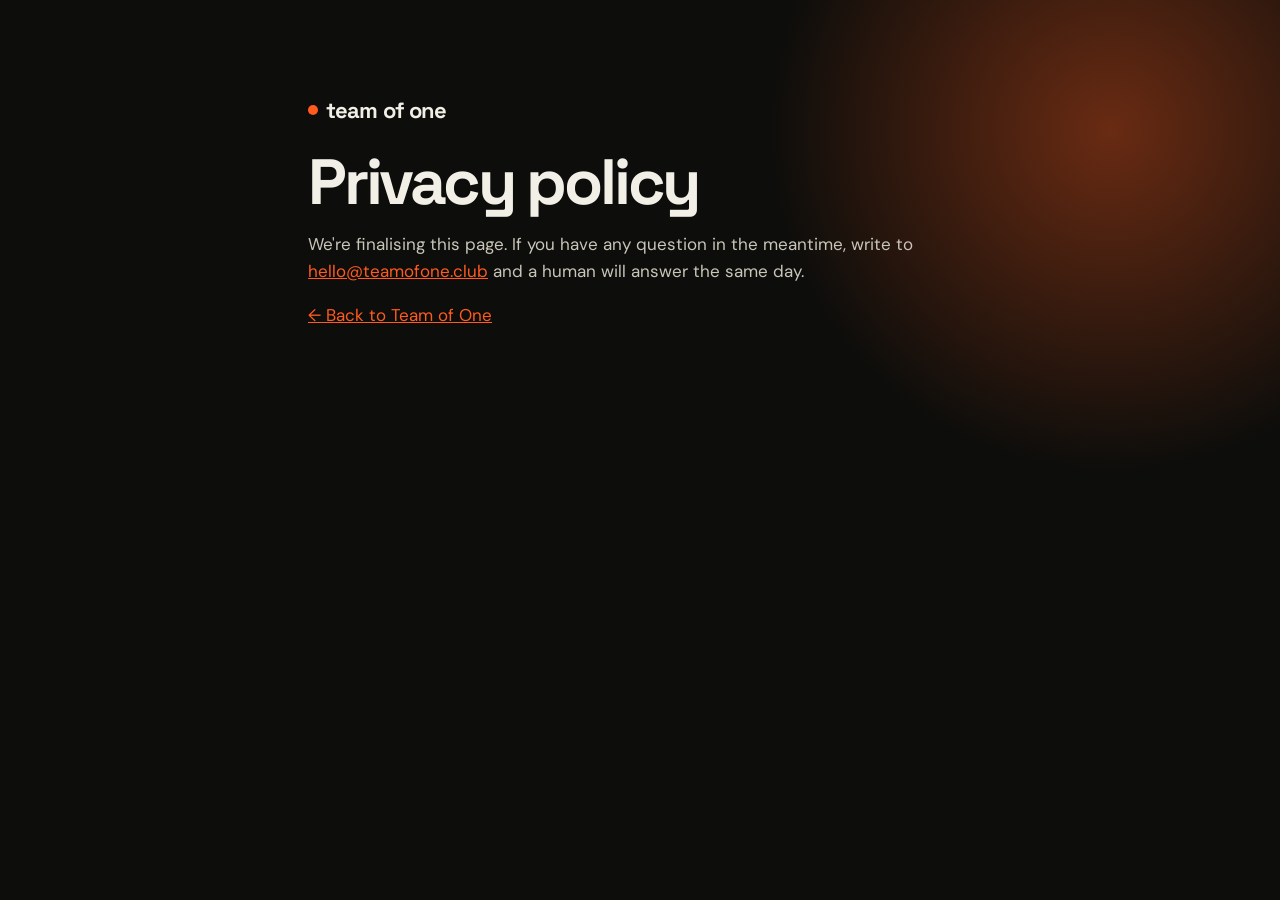
==== privacy.html @ 9de36759 "Landing page: animated, conversion-focused rebuild of the Team of One design Co-Authored-By: Claude " ====
<!doctype html>
<html lang="en">
<head>
<meta charset="utf-8">
<meta name="viewport" content="width=device-width, initial-scale=1">
<title>Privacy policy · Team of One</title>
<meta name="robots" content="noindex">
<link rel="icon" href="/favicon.svg" type="image/svg+xml">
<link rel="stylesheet" href="https://fonts.googleapis.com/css2?family=DM+Sans:opsz,wght@9..40,400;9..40,500;9..40,700&family=Space+Grotesk:wght@400;500;600;700&display=swap">
<link rel="stylesheet" href="/styles.css">
</head>
<body>
<div class="pg" style="min-height:100vh">
<div class="glow" aria-hidden="true"></div>
<main class="legal" style="position:relative;z-index:2">
<a class="logo" href="/"><span class="dot"></span>team of one</a>
<h1>Privacy policy</h1>
<p>We're finalising this page. If you have any question in the meantime, write to <a href="mailto:hello@teamofone.club">hello@teamofone.club</a> and a human will answer the same day.</p>
<p><a href="/">← Back to Team of One</a></p>
</main>
</div>
</body>
</html>
---- styles.css ----
/* Team of One — base design tokens & components (from the design mockup) */
body{margin:0;background:#0d0d0b}
a{color:#ff5b1f}a:hover{color:#ff8a5c}
*{box-sizing:border-box}
@property --ang{syntax:'<angle>';initial-value:0deg;inherits:false}
.pg{font-family:"DM Sans",sans-serif;color:#f2efe6;background:#0d0d0b;overflow:hidden;overflow:clip;position:relative}
.in{max-width:1240px;margin:0 auto;padding:0 clamp(20px,4vw,48px);position:relative}
.sg{font-family:'Space Grotesk',sans-serif}
.mono{font-family:ui-monospace,SFMono-Regular,Menlo,monospace}

/* nav */
.nav{display:flex;align-items:center;justify-content:space-between;gap:16px;padding:22px 0;position:relative;z-index:3}
.logo{font-family:'Space Grotesk',sans-serif;font-weight:700;font-size:22px;letter-spacing:-.04em;color:#f2efe6;display:flex;align-items:center;gap:8px}
.dot{width:10px;height:10px;border-radius:50%;background:#ff5b1f;display:inline-block;box-shadow:0 0 0 0 rgba(255,91,31,.6);animation:pulse 2.4s ease-out infinite}
@keyframes pulse{0%{box-shadow:0 0 0 0 rgba(255,91,31,.55)}80%,100%{box-shadow:0 0 0 12px rgba(255,91,31,0)}}
.pill{display:inline-flex;align-items:center;gap:8px;min-height:44px;padding:0 18px;border-radius:999px;border:1px solid rgba(242,239,230,.28);color:#f2efe6;text-decoration:none;font-family:'Space Grotesk',sans-serif;font-weight:500;font-size:14px;transition:background .2s,color .2s}
.pill:hover{background:#f2efe6;color:#0d0d0b}

/* hero */
.glow{position:absolute;width:780px;height:780px;border-radius:50%;background:radial-gradient(circle,rgba(255,91,31,.38),rgba(255,91,31,0) 62%);top:-260px;right:-220px;z-index:0;animation:drift 14s ease-in-out infinite alternate;pointer-events:none}
.glow.b{width:560px;height:560px;left:-260px;top:420px;right:auto;background:radial-gradient(circle,rgba(255,91,31,.16),rgba(255,91,31,0) 62%);animation-duration:18s}
@keyframes drift{to{transform:translate(-80px,60px) scale(1.12)}}
.gridbg{position:absolute;inset:0;background-image:linear-gradient(rgba(242,239,230,.045) 1px,transparent 1px),linear-gradient(90deg,rgba(242,239,230,.045) 1px,transparent 1px);background-size:56px 56px;mask-image:radial-gradient(ellipse at 60% 20%,#000 20%,transparent 70%);-webkit-mask-image:radial-gradient(ellipse at 60% 20%,#000 20%,transparent 70%);pointer-events:none;z-index:0}
.hero{display:grid;grid-template-columns:repeat(12,minmax(0,1fr));gap:28px;align-items:center;padding:clamp(28px,5vw,72px) 0 clamp(40px,5vw,64px);position:relative;z-index:2}
.badge{display:inline-flex;align-items:center;gap:10px;border:1px solid rgba(242,239,230,.18);background:rgba(242,239,230,.05);border-radius:999px;padding:7px 14px 7px 8px;font-family:'Space Grotesk',sans-serif;font-size:13px;font-weight:500;color:#d8d4c8}
.badge b{background:#ff5b1f;color:#0d0d0b;border-radius:999px;padding:3px 9px;font-weight:600;font-size:12px}
.h1{font-family:'Space Grotesk',sans-serif;font-weight:700;letter-spacing:-.06em;line-height:.9;font-size:clamp(50px,7.6vw,112px);margin:22px 0 0}
.h1 .o{color:#ff5b1f}
.strike{position:relative;color:#77746b;white-space:nowrap}
.strike::after{content:"";position:absolute;left:-2%;top:54%;height:.09em;width:104%;background:#ff5b1f;transform:rotate(-3deg) scaleX(0);transform-origin:left;animation:draw .7s cubic-bezier(.7,0,.2,1) 1s forwards}
@keyframes draw{to{transform:rotate(-3deg) scaleX(1)}}
.lead{font-size:clamp(17px,1.5vw,21px);line-height:1.45;color:#c9c5b9;max-width:540px;margin:24px 0 0}
.lead b{color:#f2efe6;font-weight:600}
.cta{position:relative;display:inline-flex;align-items:center;justify-content:center;gap:12px;min-height:58px;padding:0 30px;border-radius:999px;background:#ff5b1f;color:#0d0d0b;text-decoration:none;font-family:'Space Grotesk',sans-serif;font-weight:600;font-size:17px;letter-spacing:-.01em;transition:transform .2s ease,background .2s,box-shadow .3s;box-shadow:0 10px 40px rgba(255,91,31,.35);overflow:hidden}
.cta::before{content:"";position:absolute;top:0;left:-60%;width:40%;height:100%;background:linear-gradient(100deg,transparent,rgba(255,255,255,.55),transparent);transform:skewX(-20deg);animation:shine 3.6s ease-in-out infinite}
@keyframes shine{0%,60%{left:-60%}100%{left:130%}}
.cta:hover{background:#ff7a45;color:#0d0d0b;transform:translateY(-2px);box-shadow:0 16px 50px rgba(255,91,31,.5)}
.cta svg{transition:transform .2s}.cta:hover svg{transform:translateX(4px)}
.cta:focus-visible,.pill:focus-visible,summary:focus-visible{outline:3px solid #f2efe6;outline-offset:3px}
.micro{font-size:14px;color:#9a968b;margin:0;line-height:1.5}
.up{opacity:0;transform:translateY(24px);animation:up .8s cubic-bezier(.2,.7,.2,1) forwards}
@keyframes up{to{opacity:1;transform:none}}

/* builder window */
.win{background:#161614;border:1px solid rgba(242,239,230,.12);border-radius:22px;box-shadow:0 40px 100px rgba(0,0,0,.6),0 0 0 1px rgba(255,91,31,.08);overflow:hidden}
.wbar{display:flex;align-items:center;gap:8px;padding:14px 16px;border-bottom:1px solid rgba(242,239,230,.08)}
.wd{width:11px;height:11px;border-radius:50%;background:#3a3a35}
.wt{margin-left:8px;font-family:'Space Grotesk',sans-serif;font-size:13px;color:#9a968b}
.wbody{padding:20px;display:flex;flex-direction:column;gap:14px}
.ask{background:#f2efe6;color:#0d0d0b;border-radius:14px 14px 4px 14px;padding:14px 16px;font-size:15px;line-height:1.45;align-self:flex-end;max-width:92%}
.typed{display:inline;overflow:hidden;white-space:normal}
.caret{display:inline-block;width:2px;height:1em;background:#ff5b1f;vertical-align:-2px;margin-left:2px;animation:blink 1s steps(1) infinite}
@keyframes blink{50%{opacity:0}}
.stp{display:flex;align-items:center;gap:12px;font-size:15px;color:#d8d4c8;opacity:0;transform:translateX(-10px);animation:stepin .45s ease forwards}
@keyframes stepin{to{opacity:1;transform:none}}
.ck{flex:0 0 22px;height:22px;border-radius:50%;border:1.5px solid #ff5b1f;display:flex;align-items:center;justify-content:center;position:relative}
.ck svg{opacity:0;animation:pop .3s ease forwards;animation-delay:inherit}
.ck::after{content:"";position:absolute;inset:-1.5px;border-radius:50%;background:#ff5b1f;transform:scale(0);animation:fill .3s ease forwards;animation-delay:inherit;z-index:0}
.ck svg{position:relative;z-index:1}
@keyframes fill{to{transform:scale(1)}}
@keyframes pop{to{opacity:1}}
.done{display:flex;align-items:center;justify-content:space-between;gap:12px;flex-wrap:wrap;border-radius:14px;background:rgba(255,91,31,.1);border:1px solid rgba(255,91,31,.35);padding:14px 16px;opacity:0;animation:up .6s ease forwards}
.tag{font-family:'Space Grotesk',sans-serif;font-size:11px;font-weight:600;letter-spacing:.06em;text-transform:uppercase;padding:6px 10px;border-radius:999px;white-space:nowrap}
.tag.o{background:#ff5b1f;color:#0d0d0b}
.tag.l{background:#f2efe6;color:#0d0d0b}
.tag.d{background:rgba(242,239,230,.1);color:#f2efe6}

/* stat strip */
.stats{display:grid;grid-template-columns:repeat(4,minmax(0,1fr));border-top:1px solid rgba(242,239,230,.12);border-bottom:1px solid rgba(242,239,230,.12);position:relative;z-index:2}
.stat{padding:26px 22px;border-right:1px solid rgba(242,239,230,.12);display:flex;flex-direction:column;gap:6px}
.stat:last-child{border-right:0}
.sv{font-family:'Space Grotesk',sans-serif;font-weight:700;font-size:clamp(30px,3.4vw,46px);letter-spacing:-.06em;line-height:1}
.sv .o{color:#ff5b1f}
.sl{font-size:14px;color:#9a968b;line-height:1.35}

/* ticker */
.ticker{background:#ff5b1f;color:#0d0d0b;padding:16px 0;white-space:nowrap;overflow:hidden;transform:rotate(-1.2deg);margin:clamp(48px,6vw,80px) -20px 0;position:relative;z-index:2}
.trk{display:inline-flex;gap:26px;align-items:center;font-family:'Space Grotesk',sans-serif;font-weight:700;font-size:clamp(20px,2.2vw,30px);letter-spacing:-.03em;animation:tk 40s linear infinite}
@keyframes tk{to{transform:translateX(-50%)}}

/* sections */
.sec{padding:clamp(80px,10vw,140px) 0;position:relative}
.paper{background:#f2efe6;color:#0d0d0b}
.eyebrow{font-family:'Space Grotesk',sans-serif;font-weight:500;font-size:13px;letter-spacing:.14em;text-transform:uppercase;color:#ff5b1f;margin:0}
.h2{font-family:'Space Grotesk',sans-serif;font-weight:700;letter-spacing:-.055em;line-height:.95;font-size:clamp(40px,5.6vw,80px);margin:14px 0 0;max-width:980px}
.h2 .m{color:#77746b}
.paper .h2 .m{color:#9a968b}

/* bento */
.bento{display:grid;grid-template-columns:repeat(12,minmax(0,1fr));gap:14px;margin-top:56px}
.bx{border-radius:24px;padding:clamp(22px,2.6vw,32px);display:flex;flex-direction:column;gap:14px;position:relative;overflow:hidden;transition:transform .35s cubic-bezier(.2,.7,.2,1),box-shadow .35s}
.bx:hover{transform:translateY(-6px)}
.bx.dk{background:#0d0d0b;color:#f2efe6}
.bx.dk:hover{box-shadow:0 24px 60px rgba(13,13,11,.35)}
.bx.or{background:#ff5b1f;color:#0d0d0b}
.bx.wh{background:#fff;border:1px solid rgba(13,13,11,.08)}
.bx.wh:hover{box-shadow:0 24px 60px rgba(13,13,11,.12)}
.bt{font-family:'Space Grotesk',sans-serif;font-weight:700;font-size:clamp(26px,2.6vw,38px);letter-spacing:-.05em;line-height:.98;margin:0}
.bp{font-size:16px;line-height:1.5;margin:0;max-width:520px}
.bx.dk .bp{color:#b8b4a8}
.bx.wh .bp{color:#55524a}
.kicker{font-family:'Space Grotesk',sans-serif;font-weight:600;font-size:12px;letter-spacing:.12em;text-transform:uppercase}
.sys{display:grid;grid-template-columns:repeat(3,minmax(0,1fr));gap:10px;margin-top:auto}
.sy{border-radius:14px;background:rgba(242,239,230,.06);border:1px solid rgba(242,239,230,.1);padding:14px;display:flex;flex-direction:column;gap:6px;transition:background .25s,border-color .25s}
.sy:hover{background:rgba(255,91,31,.12);border-color:rgba(255,91,31,.5)}
.sy b{font-family:'Space Grotesk',sans-serif;font-size:16px;letter-spacing:-.03em;font-weight:600}
.sy span{font-size:13px;color:#9a968b;line-height:1.35}
.sy.new{border-style:dashed;border-color:#ff5b1f}
.sy.new b{color:#ff5b1f}
.bubble{border-radius:14px;padding:12px 14px;font-size:14px;line-height:1.4;max-width:90%}
.bubble.me{background:#0d0d0b;color:#f2efe6;align-self:flex-end;border-radius:14px 14px 4px 14px}
.bubble.it{background:rgba(13,13,11,.12);color:#0d0d0b;border-radius:14px 14px 14px 4px}
.kit{display:flex;flex-direction:column;gap:8px;margin-top:auto}
.kit div{display:flex;align-items:center;gap:10px;font-size:15px;padding:10px 0;border-top:1px dashed rgba(13,13,11,.2)}
.live{display:inline-flex;align-items:center;gap:8px;font-family:'Space Grotesk',sans-serif;font-weight:600;font-size:12px;letter-spacing:.1em;text-transform:uppercase;color:#ff5b1f}
.live i{width:8px;height:8px;border-radius:50%;background:#ff5b1f;animation:pulse 1.8s ease-out infinite}
.spin{animation:rot 8s linear infinite;transform-origin:center}
@keyframes rot{to{transform:rotate(360deg)}}

/* before after */
.ba{display:flex;flex-direction:column;gap:22px;margin-top:56px}
.job{display:grid;grid-template-columns:repeat(12,minmax(0,1fr));gap:18px;align-items:center;padding-bottom:22px;border-bottom:1px solid rgba(242,239,230,.12)}
.jn{grid-column:span 3;font-family:'Space Grotesk',sans-serif;font-weight:600;font-size:clamp(18px,1.7vw,22px);letter-spacing:-.03em}
.bars{grid-column:span 9;display:flex;flex-direction:column;gap:8px}
.br{display:flex;align-items:center;gap:12px}
.track{flex:1;height:14px;border-radius:999px;background:rgba(242,239,230,.06);overflow:hidden}
.fillh{height:100%;width:100%;border-radius:999px;background:#3a3a35}
.fillo{height:100%;width:var(--w);border-radius:999px;background:#ff5b1f;box-shadow:0 0 20px rgba(255,91,31,.6)}
.bl{flex:0 0 72px;text-align:right;font-family:'Space Grotesk',sans-serif;font-weight:600;font-size:15px}
.bl.m{color:#77746b}
.bl.o{color:#ff5b1f}

/* compare */
.cmp{display:grid;grid-template-columns:repeat(3,minmax(0,1fr));gap:14px;margin-top:56px}
.cc{border-radius:24px;padding:clamp(22px,2.6vw,32px);display:flex;flex-direction:column;gap:18px;border:1px solid rgba(13,13,11,.12)}
.cc.us{background:#0d0d0b;color:#f2efe6;border-color:#0d0d0b;transform:translateY(-12px);box-shadow:0 30px 70px rgba(13,13,11,.3)}
.cp{font-family:'Space Grotesk',sans-serif;font-weight:700;font-size:clamp(34px,3.6vw,52px);letter-spacing:-.06em;line-height:1}
.cr{display:flex;flex-direction:column;gap:4px;padding-top:14px;border-top:1px solid rgba(13,13,11,.12)}
.cc.us .cr{border-color:rgba(242,239,230,.14)}
.crl{font-family:'Space Grotesk',sans-serif;font-size:12px;letter-spacing:.1em;text-transform:uppercase;color:#77746b}
.crv{font-size:16px;line-height:1.4}
.cc.them .crv{color:#55524a}

/* price */
.price{display:grid;grid-template-columns:repeat(12,minmax(0,1fr));gap:28px;align-items:center}
.ring{border-radius:30px;padding:2px;background:conic-gradient(from var(--ang),#ff5b1f,rgba(255,91,31,.05) 25%,rgba(255,91,31,.05) 50%,#ffb38f 62%,rgba(255,91,31,.05) 75%,#ff5b1f);animation:ring 5s linear infinite;box-shadow:0 30px 90px rgba(255,91,31,.18)}
@keyframes ring{to{--ang:360deg}}
.pcard{background:#141412;border-radius:28px;padding:clamp(26px,3.4vw,44px);display:flex;flex-direction:column;gap:18px}
.amt{font-family:'Space Grotesk',sans-serif;font-weight:700;font-size:clamp(84px,9vw,136px);letter-spacing:-.08em;line-height:.8}
.pl{display:flex;gap:12px;align-items:flex-start;font-size:16px;line-height:1.4;margin:0;color:#d8d4c8}
.pl svg{flex:0 0 20px;margin-top:1px}
.pl b{color:#f2efe6;font-weight:600}
.cta.w{width:100%}
.guar{display:flex;gap:18px;align-items:center;border:1px dashed rgba(242,239,230,.25);border-radius:20px;padding:20px;margin-top:22px}
.seal{flex:0 0 86px;height:86px;border-radius:50%;border:2px dashed #ff5b1f;display:flex;flex-direction:column;align-items:center;justify-content:center;color:#ff5b1f;font-family:'Space Grotesk',sans-serif;line-height:1}

/* faq */
.faq{display:grid;grid-template-columns:repeat(2,minmax(0,1fr));gap:0 48px;margin-top:44px}
details{border-top:1.5px solid #0d0d0b}
summary{list-style:none;cursor:pointer;display:flex;justify-content:space-between;align-items:center;gap:16px;padding:22px 0;min-height:44px;font-family:'Space Grotesk',sans-serif;font-weight:600;font-size:clamp(18px,1.6vw,21px);letter-spacing:-.03em}
summary::-webkit-details-marker{display:none}
summary .pm{flex:0 0 32px;height:32px;border-radius:50%;background:#0d0d0b;color:#f2efe6;display:flex;align-items:center;justify-content:center;transition:transform .3s,background .3s}
details[open] summary .pm{transform:rotate(45deg);background:#ff5b1f;color:#0d0d0b}
details p{margin:0 0 24px;font-size:16px;line-height:1.55;color:#55524a;max-width:520px}

/* final */
.final{text-align:center;display:flex;flex-direction:column;align-items:center;gap:30px}
.mega{font-family:'Space Grotesk',sans-serif;font-weight:700;letter-spacing:-.07em;line-height:.86;font-size:clamp(56px,10vw,168px);margin:0}
.mega .o{color:#ff5b1f}
.foot{border-top:1px solid rgba(242,239,230,.14);padding:26px 0 34px;display:flex;flex-wrap:wrap;justify-content:space-between;align-items:center;gap:14px;font-size:14px;color:#9a968b}
.flinks{display:flex;gap:20px;flex-wrap:wrap}
.flinks a{color:#9a968b;text-decoration:none;min-height:44px;display:inline-flex;align-items:center}.flinks a:hover{color:#f2efe6}

/* scroll reveal (progressive) */

@media (max-width:1000px){
.hero,.price{grid-template-columns:repeat(1,minmax(0,1fr))}.hero>*,.price>*{grid-column:auto!important}
.stats{grid-template-columns:repeat(2,minmax(0,1fr))}.stat:nth-child(2){border-right:0}.stat:nth-child(-n+2){border-bottom:1px solid rgba(242,239,230,.12)}
.bento>*{grid-column:span 12!important}
.cmp{grid-template-columns:repeat(1,minmax(0,1fr))}.cc.us{transform:none}
.jn,.bars{grid-column:span 12}
}
@media (max-width:640px){.sys{grid-template-columns:repeat(2,minmax(0,1fr))}.faq{grid-template-columns:repeat(1,minmax(0,1fr))}.nav .pill{display:none}.bl{flex-basis:56px;font-size:13px}}
@media (max-width:420px){.stats{grid-template-columns:repeat(1,minmax(0,1fr))}.stat{border-right:0!important;border-bottom:1px solid rgba(242,239,230,.12)}.sys{grid-template-columns:repeat(1,minmax(0,1fr))}}
@media (prefers-reduced-motion:reduce){*,*::before,*::after{animation:none!important;transition:none!important}.up,.stp,.done{opacity:1;transform:none}.strike::after{transform:rotate(-3deg)}.ck svg{opacity:1}.ck::after{transform:scale(1)}}

.player{max-width:1040px;margin:48px auto 0;background:#161614;border:1px solid rgba(242,239,230,.12);border-radius:22px;overflow:hidden;box-shadow:0 40px 100px rgba(0,0,0,.6);text-align:left}
.pbody{display:grid;grid-template-columns:260px minmax(0,1fr)}
.pside{border-right:1px solid rgba(242,239,230,.08);padding:16px;display:flex;flex-direction:column;gap:6px}
.les{display:flex;align-items:center;gap:10px;font-size:14px;color:#b8b4a8;padding:9px 10px;border-radius:10px}
.les.on{background:rgba(255,91,31,.12);color:#f2efe6}
.lnum{flex:0 0 22px;height:22px;border-radius:50%;background:rgba(242,239,230,.08);display:flex;align-items:center;justify-content:center;font-family:'Space Grotesk',sans-serif;font-size:12px;font-weight:600}
.les.on .lnum{background:#ff5b1f;color:#0d0d0b}
.pvid{position:relative;min-height:340px;background:radial-gradient(circle at 75% 30%,rgba(255,91,31,.45),transparent 55%),linear-gradient(135deg,#1d1c19,#0d0d0b);padding:30px;display:flex;flex-direction:column;justify-content:space-between}
.vtitle{display:flex;flex-direction:column;font-family:'Space Grotesk',sans-serif;font-weight:700;font-size:clamp(36px,4.6vw,64px);letter-spacing:-.06em;line-height:.9}
.vtitle .o{color:#ff5b1f}
.crew{display:flex;gap:8px;flex-wrap:wrap}
.cm{border:1px solid rgba(242,239,230,.25);border-radius:999px;padding:7px 12px;font-family:'Space Grotesk',sans-serif;font-size:13px;background:rgba(13,13,11,.5)}
.play{position:absolute;left:50%;top:50%;transform:translate(-50%,-50%);width:76px;height:76px;border-radius:50%;border:0;background:#ff5b1f;display:flex;align-items:center;justify-content:center;cursor:pointer;box-shadow:0 0 0 12px rgba(255,91,31,.18);animation:pulse 2.4s ease-out infinite}
.vbar{height:4px;border-radius:999px;background:rgba(242,239,230,.15);overflow:hidden}.vbar span{display:block;height:100%;background:#ff5b1f}
.app{display:grid;grid-template-columns:240px minmax(0,1fr);margin-top:52px;border:1px solid rgba(242,239,230,.12);border-radius:22px;overflow:hidden;background:#141412}
.aside{border-right:1px solid rgba(242,239,230,.08);padding:20px 14px;display:flex;flex-direction:column;gap:4px}
.agrp{font-family:'Space Grotesk',sans-serif;font-size:11px;letter-spacing:.12em;text-transform:uppercase;color:#77746b;margin:14px 8px 4px}
.ait{font-size:14px;color:#c9c5b9;padding:8px;border-radius:8px}.ait.on{background:#ff5b1f;color:#0d0d0b;font-weight:600}
.amain{padding:clamp(20px,3vw,34px);display:flex;flex-direction:column;gap:12px}
.todo{display:flex;align-items:center;gap:12px;font-size:16px;padding:14px;border:1px solid rgba(242,239,230,.1);border-radius:14px}
.todo i{color:#77746b;font-style:normal}
.tb{flex:0 0 22px;height:22px;border-radius:6px;border:1.5px solid rgba(242,239,230,.35)}
.tb.on{background:#ff5b1f;border-color:#ff5b1f}
.nextcall{margin-top:6px;border-radius:14px;background:rgba(255,91,31,.1);border:1px solid rgba(255,91,31,.35);padding:14px;display:flex;flex-wrap:wrap;gap:12px;align-items:center}
.tiles{display:grid;grid-template-columns:repeat(3,minmax(0,1fr));gap:12px;margin-top:14px}
.tile{border:1px solid rgba(242,239,230,.12);border-radius:18px;padding:20px;display:flex;flex-direction:column;gap:6px;transition:border-color .25s,transform .25s}
.tile:hover{border-color:#ff5b1f;transform:translateY(-4px)}
.ti{font-family:'Space Grotesk',sans-serif;font-weight:700;color:#ff5b1f;font-size:14px}
.tile b{font-family:'Space Grotesk',sans-serif;font-size:19px;letter-spacing:-.03em}
.tile span:last-child{font-size:14px;color:#b8b4a8;line-height:1.45}
.tl{position:relative;margin-top:52px;display:flex;flex-direction:column;gap:18px;max-width:860px}
.tl::before{content:"";position:absolute;left:10px;top:8px;bottom:8px;width:2px;background:linear-gradient(180deg,rgba(13,13,11,.15),#ff5b1f)}
.tli{position:relative;padding-left:44px;display:flex;flex-direction:column;gap:8px}
.tli::before{content:"";position:absolute;left:3px;top:4px;width:16px;height:16px;border-radius:50%;background:#f2efe6;border:2px solid #0d0d0b}
.tli.hot::before{background:#ff5b1f;border-color:#ff5b1f;box-shadow:0 0 0 6px rgba(255,91,31,.2)}
.tld{font-family:'Space Grotesk',sans-serif;font-weight:600;font-size:13px;letter-spacing:.1em;text-transform:uppercase;color:#77746b}
.tlc{background:#fff;border:1px solid rgba(13,13,11,.08);border-radius:18px;padding:20px 22px;transition:transform .25s,box-shadow .25s}
.tlc:hover{transform:translateX(6px);box-shadow:0 18px 40px rgba(13,13,11,.08)}
.tli.hot .tlc{background:#0d0d0b;color:#f2efe6}
.tlh{display:flex;justify-content:space-between;align-items:center;gap:12px;flex-wrap:wrap}
.tlh b{font-family:'Space Grotesk',sans-serif;font-size:21px;letter-spacing:-.03em}
.tlc p{margin:8px 0 0;font-size:16px;line-height:1.5;color:#55524a}
.tli.hot .tlc p{color:#b8b4a8}
.wf{display:grid;grid-template-columns:repeat(12,minmax(0,1fr));gap:14px;margin-top:48px}
.wc{grid-column:span 4;border-radius:20px;overflow:hidden;background:#141412;border:1px solid rgba(242,239,230,.1);display:flex;flex-direction:column;transition:transform .3s,border-color .3s}
.wc.big{grid-column:span 4}
.wc:hover{transform:translateY(-6px);border-color:rgba(255,91,31,.6)}
.th{position:relative;aspect-ratio:16/9;padding:16px;display:flex;align-items:flex-end;overflow:hidden}
.th::after{content:"";position:absolute;inset:0;background:repeating-linear-gradient(135deg,rgba(255,255,255,.05) 0 2px,transparent 2px 16px)}
.th.o1{background:linear-gradient(135deg,#ff5b1f,#ff8a5c)}
.th.d1{background:linear-gradient(135deg,#1f1e1b,#2e2c27)}
.th.s1{background:linear-gradient(135deg,#f2efe6,#e2dccb)}
.tht{position:relative;z-index:1;font-family:'Space Grotesk',sans-serif;font-weight:700;text-transform:uppercase;letter-spacing:-.04em;line-height:.92;font-size:clamp(22px,2.2vw,32px)}
.th.o1 .tht,.th.s1 .tht{color:#0d0d0b}
.th.d1 .tht{color:#f2efe6}
.pl2{position:absolute;right:14px;top:14px;z-index:1;width:44px;height:44px;border-radius:50%;background:#f2efe6;display:flex;align-items:center;justify-content:center;transition:transform .25s}
.th.s1 .pl2{background:#ff5b1f}
.wc:hover .pl2{transform:scale(1.12)}
.wb{padding:16px 18px 20px;display:flex;flex-direction:column;gap:6px}
.io{font-family:ui-monospace,Menlo,monospace;font-size:12px;color:#ff5b1f}
.wb b{font-family:'Space Grotesk',sans-serif;font-size:18px;letter-spacing:-.03em}
.wb p{margin:0;font-size:14px;line-height:1.45;color:#b8b4a8}
.checks{display:flex;flex-wrap:wrap;justify-content:center;gap:10px 26px;margin-top:28px;font-family:'Space Grotesk',sans-serif;font-size:13px;letter-spacing:.06em;text-transform:uppercase;color:#9a968b}
.pt{display:grid;grid-template-columns:repeat(3,minmax(0,1fr));gap:12px;margin-top:48px}
.ptc{background:#fff;border:1px solid rgba(13,13,11,.08);border-radius:20px;padding:24px;display:flex;flex-direction:column;gap:8px;transition:transform .25s,box-shadow .25s}
.ptc:hover{transform:translateY(-4px);box-shadow:0 20px 44px rgba(13,13,11,.1)}
.io2{font-family:ui-monospace,Menlo,monospace;font-size:12px;letter-spacing:.04em;text-transform:uppercase;color:#a33a10}
.ptc b{font-family:'Space Grotesk',sans-serif;font-size:22px;letter-spacing:-.04em}
.ptc p{margin:0;font-size:15px;line-height:1.5;color:#55524a}
.two{display:grid;grid-template-columns:repeat(2,minmax(0,1fr));gap:clamp(28px,5vw,64px);align-items:center}
.num{display:flex;gap:16px;margin-top:22px}
.num>span{font-family:'Space Grotesk',sans-serif;font-weight:700;color:#ff5b1f;font-size:15px;min-width:24px;padding-top:2px}
.num b{font-family:'Space Grotesk',sans-serif;font-size:19px;letter-spacing:-.03em}
.num p{margin:4px 0 0;font-size:15px;line-height:1.5;color:#b8b4a8}
.lesson{background:#161614;border:1px solid rgba(242,239,230,.12);border-radius:22px;overflow:hidden}
.minivid{position:relative;border-radius:14px;padding:22px;background:radial-gradient(circle at 80% 20%,rgba(255,91,31,.4),transparent 60%),#0d0d0b;display:flex;justify-content:space-between;align-items:flex-end;min-height:150px}
.minivid .o{color:#ff5b1f}
.stepl{display:flex;align-items:center;gap:12px;font-size:15px;color:#d8d4c8;padding:10px 12px;border:1px solid rgba(242,239,230,.08);border-radius:12px}
.stepl b{flex:0 0 24px;height:24px;border-radius:50%;background:#ff5b1f;color:#0d0d0b;display:flex;align-items:center;justify-content:center;font-family:'Space Grotesk',sans-serif;font-size:13px}
.keep{max-width:1240px;margin:56px auto 0;padding:0 clamp(20px,4vw,48px)}
.keep b{display:block;font-size:clamp(22px,2.4vw,30px);letter-spacing:-.04em;border-top:1px solid rgba(242,239,230,.14);padding-top:26px}
.keep p{margin:10px 0 0;font-size:17px;line-height:1.55;color:#b8b4a8;max-width:760px}
.chk{position:relative;padding-left:32px;margin-top:16px;font-size:16px;line-height:1.5;color:#2b2a26}
.chk::before{content:"";position:absolute;left:0;top:3px;width:20px;height:20px;border-radius:50%;background:#ff5b1f}
.chk::after{content:"";position:absolute;left:6px;top:8px;width:8px;height:5px;border-left:2px solid #0d0d0b;border-bottom:2px solid #0d0d0b;transform:rotate(-45deg)}
.chk.dk{color:#d8d4c8}.chk b{font-family:'Space Grotesk',sans-serif}
.tree{background:#fff;border:1px solid rgba(13,13,11,.1);border-radius:22px;overflow:hidden;box-shadow:0 30px 70px rgba(13,13,11,.1)}
.tree b{color:#ff5b1f}
.help{display:grid;grid-template-columns:repeat(2,minmax(0,1fr));gap:12px;margin:48px auto 0;max-width:900px}
.hc{background:#fff;border:1px solid rgba(13,13,11,.08);border-radius:18px;padding:22px}
.hc b{font-family:'Space Grotesk',sans-serif;font-size:19px;letter-spacing:-.03em}
.hc p{margin:6px 0 0;font-size:15px;color:#55524a;line-height:1.5}
.chips{display:flex;flex-wrap:wrap;gap:10px;margin-top:36px}
.chip{border:1.5px solid rgba(242,239,230,.22);border-radius:999px;padding:12px 20px;font-family:'Space Grotesk',sans-serif;font-weight:500;font-size:clamp(15px,1.4vw,19px);transition:background .2s,color .2s,border-color .2s}
.chip:hover{background:#ff5b1f;color:#0d0d0b;border-color:#ff5b1f}
.calc{display:grid;grid-template-columns:repeat(2,minmax(0,1fr));gap:10px;max-width:900px;margin:40px auto 0}
.svc{display:flex;align-items:center;gap:14px;width:100%;text-align:left;background:#fff;border:1.5px solid rgba(13,13,11,.1);border-radius:16px;padding:16px;cursor:pointer;font-family:'DM Sans',sans-serif;color:#0d0d0b;min-height:64px;transition:border-color .2s,background .2s}
.svc:hover{border-color:#ff5b1f}
.svc.on{border-color:#ff5b1f;background:#fff4ee}
.svc:focus-visible,.tg:focus-visible{outline:3px solid #ff5b1f;outline-offset:2px}
.cb{flex:0 0 22px;height:22px;border-radius:6px;border:1.5px solid rgba(13,13,11,.35)}
.svc.on .cb{background:#ff5b1f;border-color:#ff5b1f}
.cx{flex:1;display:flex;flex-direction:column;gap:2px}
.cx b{font-family:'Space Grotesk',sans-serif;font-size:16px}
.cx span{font-size:13px;color:#55524a}
.cp2{font-family:'Space Grotesk',sans-serif;font-weight:600;font-size:15px}
.calcres{max-width:900px;margin:16px auto 0;background:#0d0d0b;color:#f2efe6;border-radius:20px;padding:24px;display:grid;grid-template-columns:repeat(3,minmax(0,1fr));gap:16px}
.calcres>div{display:flex;flex-direction:column;gap:6px}
.crl{font-family:'Space Grotesk',sans-serif;font-size:12px;letter-spacing:.1em;text-transform:uppercase;color:#9a968b}
.cv{font-family:'Space Grotesk',sans-serif;font-weight:700;font-size:clamp(30px,3.4vw,44px);letter-spacing:-.06em;line-height:1}
.cv i{font-style:normal;font-size:.4em;color:#9a968b;letter-spacing:0}
.cv.o{color:#ff5b1f}
.call{background:#161614;border:1px solid rgba(242,239,230,.12);border-radius:22px;overflow:hidden}
.cgrid{display:grid;grid-template-columns:repeat(3,minmax(0,1fr));gap:8px;padding:16px}
.cgrid span{aspect-ratio:16/10;border-radius:10px;background:linear-gradient(135deg,#24231f,#1a1916);display:flex;align-items:flex-end;padding:8px;font-size:12px;color:#9a968b;font-family:'Space Grotesk',sans-serif}
.cgrid span:first-child{background:linear-gradient(135deg,#ff5b1f,#c9461a);color:#0d0d0b}
.topic{font-size:14px;color:#d8d4c8;padding:9px 0;border-top:1px solid rgba(242,239,230,.08)}
.val{max-width:820px;margin:44px auto 0;background:#fff;border:1px solid rgba(13,13,11,.1);border-radius:22px;overflow:hidden}
.vr{display:flex;gap:14px;align-items:flex-start;padding:18px 22px;border-bottom:1px solid rgba(13,13,11,.08)}
.vr b{font-family:'Space Grotesk',sans-serif;font-size:17px;letter-spacing:-.02em;display:block}
.vr span{font-size:14px;color:#55524a}
.vk{flex:0 0 22px;color:#ff5b1f;font-weight:700}
.vr.tot{background:#0d0d0b;color:#f2efe6;align-items:center;justify-content:space-between;border:0}
.vr.tot>div{flex:1}
.tog{display:flex;justify-content:center;gap:8px;margin:34px auto 0;flex-wrap:wrap}
.tg{min-height:52px;border-radius:999px;border:1.5px solid rgba(242,239,230,.2);background:transparent;color:#f2efe6;padding:0 20px;font-family:'Space Grotesk',sans-serif;font-size:15px;cursor:pointer;display:inline-flex;align-items:center;gap:10px}
.tg.on{background:#f2efe6;color:#0d0d0b;border-color:#f2efe6}
.plans3{display:grid;grid-template-columns:repeat(auto-fit,minmax(300px,1fr));gap:16px;margin:34px auto 0;align-items:stretch;max-width:860px}
.side{border-radius:28px;border:1.5px solid rgba(242,239,230,.16);padding:clamp(24px,3vw,36px);display:flex;flex-direction:column;gap:14px;height:100%}
.guar2{margin-top:32px;border:1.5px dashed rgba(13,13,11,.3);border-radius:24px;padding:26px;display:flex;gap:22px;align-items:center}
.rev{columns:3 300px;column-gap:14px;margin-top:48px}
.rq,.rvid{break-inside:avoid;margin-bottom:14px;border:1px dashed rgba(242,239,230,.25);border-radius:20px;padding:22px;display:flex;flex-direction:column;gap:14px}
.rvid{padding:0;overflow:hidden}
.rvid p,.rvid .rn{padding:0 22px}.rvid .rn{padding-bottom:20px}
.rth{position:relative;aspect-ratio:16/10;background:linear-gradient(135deg,#24231f,#141412);display:flex;align-items:flex-end;padding:14px}
.rlab{font-family:'Space Grotesk',sans-serif;font-size:12px;color:#ff8a5c;font-weight:600}
.qm{font-family:'Space Grotesk',sans-serif;font-weight:700;font-size:48px;line-height:.5;color:#ff5b1f}
.rq p,.rvid p{margin:0;font-size:16px;line-height:1.5;color:#c9c5b9}
.rn{font-size:13px;color:#9a968b;font-family:'Space Grotesk',sans-serif}
.ph{background:rgba(255,91,31,.16);color:#ff8a5c;border-radius:6px;padding:2px 7px;font-family:'Space Grotesk',sans-serif;font-weight:600;font-size:14px}
@media (max-width:1000px){.two,.app,.pbody{grid-template-columns:repeat(1,minmax(0,1fr))}.aside,.pside{display:none}.tiles,.pt{grid-template-columns:repeat(2,minmax(0,1fr))}.wc,.wc.big{grid-column:span 6}}
@media (max-width:640px){.tiles,.pt,.help,.calc,.calcres{grid-template-columns:repeat(1,minmax(0,1fr))}.wc,.wc.big{grid-column:span 12}.guar2{flex-direction:column;align-items:flex-start}}

.pain{font-family:'Space Grotesk',sans-serif;font-weight:500;font-size:clamp(17px,1.7vw,22px);color:#9a968b;margin:22px 0 0;letter-spacing:-.01em}
.outs{display:flex;justify-content:center;flex-wrap:wrap;gap:10px;margin-top:28px}
.outs span{border:1px solid rgba(242,239,230,.18);background:rgba(242,239,230,.04);border-radius:999px;padding:10px 16px;font-size:15px;color:#d8d4c8}
.outs b{font-family:'Space Grotesk',sans-serif;color:#ff5b1f;margin-right:6px}
.po{margin-top:48px;display:flex;flex-direction:column;gap:10px}
.poh{display:grid;grid-template-columns:minmax(0,1fr) 48px minmax(0,1fr);gap:12px;font-family:'Space Grotesk',sans-serif;font-size:13px;letter-spacing:.12em;text-transform:uppercase;color:#77746b;padding:0 4px}
.poh span:last-child{color:#a33a10}
.por{display:grid;grid-template-columns:minmax(0,1fr) 48px minmax(0,1fr);gap:12px;align-items:stretch}
.por p{margin:0;border-radius:16px;padding:20px 22px;font-size:clamp(16px,1.5vw,19px);line-height:1.4}
.pb{background:#fff;border:1px solid rgba(13,13,11,.08);color:#55524a;text-decoration:line-through;text-decoration-color:rgba(255,91,31,.55);text-decoration-thickness:2px}
.pg2{background:#0d0d0b;color:#f2efe6;font-family:'Space Grotesk',sans-serif;font-weight:600;letter-spacing:-.02em}
.pa{display:flex;align-items:center;justify-content:center;font-family:'Space Grotesk',sans-serif;font-weight:700;font-size:26px;color:#ff5b1f}
.ev{display:grid;grid-template-columns:repeat(3,minmax(0,1fr));gap:14px;margin-top:48px}
.evc{background:#fff;border:1px solid rgba(13,13,11,.08);border-radius:22px;padding:26px;display:flex;flex-direction:column;gap:10px;transition:transform .25s,box-shadow .25s}
.evc:hover{transform:translateY(-4px);box-shadow:0 20px 44px rgba(13,13,11,.1)}
.evn{font-family:'Space Grotesk',sans-serif;font-weight:700;font-size:44px;letter-spacing:-.07em;line-height:.9;color:#ff5b1f}
.evc b{font-family:'Space Grotesk',sans-serif;font-size:23px;letter-spacing:-.04em}
.evc p{margin:0;font-size:16px;line-height:1.5;color:#55524a}
.chips.light .chip{border-color:rgba(13,13,11,.2);color:#0d0d0b}
@media (max-width:760px){.poh{display:none}.por{grid-template-columns:minmax(0,1fr)}.pa{transform:rotate(90deg);height:28px}.ev{grid-template-columns:repeat(1,minmax(0,1fr))}}

.mbar{display:none}
@media (max-width:760px){.mbar{display:flex;position:fixed;left:12px;right:12px;bottom:12px;z-index:50;min-height:56px;align-items:center;justify-content:space-between;padding:0 20px;border-radius:999px;background:#ff5b1f;color:#0d0d0b;text-decoration:none;font-family:'Space Grotesk',sans-serif;font-weight:600;box-shadow:0 12px 40px rgba(0,0,0,.45)}.mbar:hover{color:#0d0d0b}.foot{padding-bottom:90px}}

.rq,.rvid{border-style:solid;border-color:rgba(242,239,230,.12);background:#141412;transition:transform .25s,border-color .25s}
.rq:hover,.rvid:hover{transform:translateY(-4px);border-color:rgba(255,91,31,.5)}
.rmet{align-self:flex-start;font-family:'Space Grotesk',sans-serif;font-weight:600;font-size:13px;background:rgba(255,91,31,.14);color:#ff8a5c;border-radius:999px;padding:6px 12px}
.rp{display:flex;align-items:center;gap:12px;font-size:13px;color:#9a968b;line-height:1.35}
.rp b{color:#f2efe6;font-family:'Space Grotesk',sans-serif;font-size:15px}
.av{flex:0 0 40px;height:40px;border-radius:50%;background:linear-gradient(135deg,#ff5b1f,#ffb38f);color:#0d0d0b;display:flex;align-items:center;justify-content:center;font-family:'Space Grotesk',sans-serif;font-weight:700;font-size:14px}
.rvid .rp{padding:0 22px 20px}
.rth{background:radial-gradient(circle at 70% 30%,rgba(255,91,31,.35),transparent 60%),linear-gradient(135deg,#24231f,#141412)}
.rth .pl2{left:50%;top:50%;right:auto;transform:translate(-50%,-50%);width:58px;height:58px;background:#ff5b1f}
.sample{margin:26px auto 0;max-width:max-content;border:1.5px dashed #ff5b1f;color:#ff8a5c;border-radius:999px;padding:8px 16px;font-family:'Space Grotesk',sans-serif;font-size:13px;font-weight:600}

/* =========================================================
   Enhancement layer: motion, CX and conversion
   ========================================================= */
:root{interpolate-size:allow-keywords;--ease:cubic-bezier(.2,.7,.2,1)}
html{scroll-behavior:smooth;scroll-padding-top:84px;-webkit-text-size-adjust:100%}
body{-webkit-font-smoothing:antialiased;-moz-osx-font-smoothing:grayscale;color:#f2efe6}
::selection{background:#ff5b1f;color:#0d0d0b}
img,svg{display:block}
.cta svg,.pill svg{display:inline-block}
.skip{position:absolute;left:12px;top:-60px;z-index:200;background:#ff5b1f;color:#0d0d0b;padding:12px 18px;border-radius:999px;font-family:'Space Grotesk',sans-serif;font-weight:600;text-decoration:none;transition:top .2s}
.skip:focus{top:12px;color:#0d0d0b}

/* scroll progress */
.progress{position:fixed;left:0;top:0;height:3px;width:100%;transform-origin:left;transform:scaleX(var(--p,0));background:linear-gradient(90deg,#ff5b1f,#ffb38f);z-index:120;pointer-events:none}

/* sticky glass nav */
.hdr{position:sticky;top:0;z-index:100;transition:background .35s,backdrop-filter .35s,border-color .35s;border-bottom:1px solid transparent}
.hdr.scrolled{background:rgba(13,13,11,.72);-webkit-backdrop-filter:saturate(1.4) blur(14px);backdrop-filter:saturate(1.4) blur(14px);border-color:rgba(242,239,230,.08)}
.hdr .nav{padding:18px 0;transition:padding .35s}
.hdr.scrolled .nav{padding:10px 0}
.logo{text-decoration:none}
.logo:hover{color:#f2efe6}
.navlinks{display:flex;gap:4px;align-items:center}
.navlinks a.nl{color:#c9c5b9;text-decoration:none;font-family:'Space Grotesk',sans-serif;font-size:14px;font-weight:500;padding:10px 14px;border-radius:999px;transition:color .2s,background .2s}
.navlinks a.nl:hover{color:#f2efe6;background:rgba(242,239,230,.07)}
.pill.solid{background:#ff5b1f;color:#0d0d0b;border-color:#ff5b1f;font-weight:600}
.pill.solid:hover{background:#ff7a45;color:#0d0d0b}
@media (max-width:860px){.navlinks a.nl{display:none}}
@media (max-width:640px){.nav .pill{display:inline-flex}.nav .pill.ghost{display:none}.pill.solid{min-height:40px;padding:0 14px;font-size:13px}}

/* hero word reveal */
.h1 .w{display:inline-block;opacity:0;transform:translateY(.45em) rotate(2deg);filter:blur(8px);animation:word .9s var(--ease) forwards}
@keyframes word{to{opacity:1;transform:none;filter:none}}
.h1 .o .w{background:linear-gradient(100deg,#ff5b1f 0%,#ffb38f 50%,#ff5b1f 100%);background-size:200% 100%;-webkit-background-clip:text;background-clip:text;color:transparent;animation:word .9s var(--ease) forwards,sheen 6s ease-in-out 2s infinite}
@keyframes sheen{0%,100%{background-position:0 0}50%{background-position:100% 0}}

/* trust strip in hero */
.trust{display:flex;justify-content:center;flex-wrap:wrap;gap:8px 22px;margin-top:22px;font-size:14px;color:#9a968b}
.trust span{display:inline-flex;align-items:center;gap:8px}
.trust svg{flex:0 0 16px}

/* live player demo */
.player{transition:transform .6s var(--ease)}
.les{transition:background .35s,color .35s}
.les .lnum{transition:background .35s,color .35s}
.vtitle span{display:block}
.vtitle.swap span{animation:vt .6s var(--ease) both}
.vtitle.swap span+span{animation-delay:.08s}
@keyframes vt{from{opacity:0;transform:translateY(18px);filter:blur(6px)}to{opacity:1;transform:none;filter:none}}
.cm{transition:background .3s,color .3s,border-color .3s}
.cm.hi{background:#ff5b1f;color:#0d0d0b;border-color:#ff5b1f}
.vbar span{transition:width .25s linear}
.play{transition:transform .25s var(--ease)}
.play:hover{transform:translate(-50%,-50%) scale(1.08)}
.vstate{position:absolute;right:30px;top:30px;font-family:'Space Grotesk',sans-serif;font-size:12px;letter-spacing:.1em;text-transform:uppercase;color:#d8d4c8;display:flex;align-items:center;gap:8px}
.vstate i{width:8px;height:8px;border-radius:50%;background:#ff5b1f;animation:pulse 1.8s ease-out infinite}

/* reveal (IntersectionObserver driven — works in every browser) */
.js .rv{opacity:0;transform:translateY(42px) scale(.985);transition:opacity .9s var(--ease),transform .9s var(--ease);transition-delay:var(--d,0s)}
.js .rv.in-view{opacity:1;transform:none}

/* pain → output rows */
.por .pb{text-decoration:none;position:relative}
.por .pb s{text-decoration:none;background:linear-gradient(rgba(255,91,31,.75),rgba(255,91,31,.75)) no-repeat 0 58%/0% 2px;transition:background-size .8s var(--ease) .35s}
.por.in-view .pb s{background-size:100% 2px}
.por .pa{transition:transform .5s var(--ease) .6s,opacity .5s .6s}
.js .por .pa{opacity:0;transform:translateX(-12px)}
.js .por.in-view .pa{opacity:1;transform:none}
.por .pg2{transition:box-shadow .6s .8s,background .6s .8s}
.por.in-view .pg2{box-shadow:inset 3px 0 0 #ff5b1f}
@media (max-width:760px){.js .por .pa{transform:rotate(90deg) translateX(-8px)}.js .por.in-view .pa{transform:rotate(90deg)}}

/* cursor spotlight cards */
.spot{position:relative;isolation:isolate}
.spot::before{content:"";position:absolute;inset:0;border-radius:inherit;background:radial-gradient(380px circle at var(--mx,50%) var(--my,50%),rgba(255,91,31,.16),transparent 45%);opacity:0;transition:opacity .3s;pointer-events:none;z-index:2}
.spot:hover::before{opacity:1}

/* workflow cards */
.wc{text-decoration:none;color:#f2efe6}
.wc:hover{color:#f2efe6}
.th::after{transition:background-position 1.2s linear}
.wc:hover .th::after{background-position:64px 0}
.tht{transition:transform .5s var(--ease)}
.wc:hover .tht{transform:translateY(-4px)}
.io{display:flex;align-items:center;gap:8px}
.wb p{margin-top:2px}

/* timeline fill */
.tl::before{background:rgba(13,13,11,.12)}
.tl::after{content:"";position:absolute;left:10px;top:8px;width:2px;height:calc((100% - 16px) * var(--tp,0));background:linear-gradient(180deg,#ffb38f,#ff5b1f);border-radius:2px;transition:height .15s linear}
.tli::before{transition:background .4s,border-color .4s,box-shadow .4s;z-index:1}
.tli.lit::before{background:#ff5b1f;border-color:#ff5b1f;box-shadow:0 0 0 6px rgba(255,91,31,.2)}

/* member-area checklist */
.tb{position:relative;transition:background .35s,border-color .35s}
.tb::after{content:"";position:absolute;left:6px;top:3px;width:6px;height:11px;border-right:2px solid #0d0d0b;border-bottom:2px solid #0d0d0b;transform:rotate(45deg) scale(0);transition:transform .3s var(--ease) .1s}
.tb.on::after{transform:rotate(45deg) scale(1)}
.todo{transition:border-color .35s,background .35s}
.todo.done-row{border-color:rgba(255,91,31,.25)}
.todo.done-row>span:last-child{color:#9a968b}
.ait{transition:background .25s,color .25s}
.ait:not(.on):hover{background:rgba(242,239,230,.06)}

/* trust / how-it's-made section (replaces placeholder reviews) */
.made{display:grid;grid-template-columns:repeat(3,minmax(0,1fr));gap:14px;margin-top:48px}
.mk{background:#141412;border:1px solid rgba(242,239,230,.12);border-radius:22px;padding:28px;display:flex;flex-direction:column;gap:12px;transition:transform .3s var(--ease),border-color .3s}
.mk:hover{transform:translateY(-6px);border-color:rgba(255,91,31,.5)}
.mk .mi{width:48px;height:48px;border-radius:14px;background:rgba(255,91,31,.12);border:1px solid rgba(255,91,31,.35);display:flex;align-items:center;justify-content:center}
.mk b{font-family:'Space Grotesk',sans-serif;font-size:23px;letter-spacing:-.04em}
.mk p{margin:0;font-size:16px;line-height:1.5;color:#b8b4a8}
.mk .step{font-family:ui-monospace,Menlo,monospace;font-size:12px;color:#ff8a5c;letter-spacing:.04em;text-transform:uppercase}
.note{max-width:860px;margin:18px auto 0;border-radius:24px;padding:clamp(24px,3vw,36px);background:linear-gradient(135deg,rgba(255,91,31,.14),rgba(255,91,31,.02));border:1px solid rgba(255,91,31,.3);display:flex;gap:22px;align-items:flex-start}
.note .av{flex:0 0 56px;height:56px;font-size:18px}
.note q{display:block;font-family:'Space Grotesk',sans-serif;font-weight:500;font-size:clamp(19px,1.9vw,24px);letter-spacing:-.025em;line-height:1.35;color:#f2efe6;quotes:none}
.note small{display:block;margin-top:12px;font-size:14px;color:#9a968b}
@media (max-width:1000px){.made{grid-template-columns:repeat(1,minmax(0,1fr))}}
@media (max-width:560px){.note{flex-direction:column}}

/* calculator */
.svc{transition:border-color .2s,background .2s,transform .15s}
.svc:active{transform:scale(.985)}
.cb{position:relative;transition:background .2s,border-color .2s}
.cb::after{content:"";position:absolute;left:6px;top:2px;width:6px;height:11px;border-right:2px solid #fff;border-bottom:2px solid #fff;transform:rotate(45deg) scale(0);transition:transform .25s var(--ease)}
.svc.on .cb::after{transform:rotate(45deg) scale(1)}
.cv{font-variant-numeric:tabular-nums}
.calcres{position:relative;overflow:hidden}
.calcres::after{content:"";position:absolute;inset:auto -20% -120% auto;width:420px;height:420px;border-radius:50%;background:radial-gradient(circle,rgba(255,91,31,.25),transparent 60%);pointer-events:none}
.calchint{text-align:center;margin:14px 0 0;color:#55524a;font-size:14px}

/* pricing toggle as segmented control */
.tog{position:relative;width:max-content;max-width:100%;padding:6px;border-radius:999px;border:1.5px solid rgba(242,239,230,.14);background:rgba(242,239,230,.03);gap:0}
.tg{border:0;position:relative;z-index:1;transition:color .3s}
.tg.on{background:transparent;color:#0d0d0b}
.tog .thumb{position:absolute;top:6px;bottom:6px;left:0;width:0;border-radius:999px;background:#f2efe6;transition:transform .45s var(--ease),width .45s var(--ease);z-index:0}
.amt{font-variant-numeric:tabular-nums;display:inline-block}
.amt.flip{animation:flip .45s var(--ease)}
@keyframes flip{0%{opacity:0;transform:translateY(-14px)}100%{opacity:1;transform:none}}
.side{transition:border-color .3s,transform .3s var(--ease)}
.side:hover{border-color:rgba(242,239,230,.4);transform:translateY(-4px)}
.ring{transition:transform .4s var(--ease)}
.ring:hover{transform:translateY(-4px)}
.secure{display:flex;justify-content:center;flex-wrap:wrap;gap:8px 20px;margin-top:20px;font-size:13px;color:#9a968b}
.secure span{display:inline-flex;align-items:center;gap:6px}

/* faq — smooth exclusive accordion */
details::details-content{block-size:0;overflow:hidden;transition:block-size .4s var(--ease),content-visibility .4s allow-discrete}
details[open]::details-content{block-size:auto}
summary{transition:color .2s}
summary:hover{color:#a33a10}
summary:hover .pm{background:#ff5b1f;color:#0d0d0b}
.faqmore{margin-top:34px;font-size:16px;color:#55524a}
.faqmore a{color:#a33a10;font-weight:600}

/* final */
.mega .w{display:inline-block}
.final .cta{padding:0 38px;min-height:64px;font-size:18px}

/* magnetic primary CTA */
.cta{will-change:transform}

/* mobile sticky bar: appears after hero, hides at pricing */
@media (max-width:760px){
  .mbar{transform:translateY(140%);transition:transform .45s var(--ease)}
  .mbar.show{transform:none}
}

/* modal (fallback when checkout isn't wired yet) */
.modal{position:fixed;inset:0;z-index:300;display:flex;align-items:center;justify-content:center;padding:16px;background:rgba(13,13,11,.7);-webkit-backdrop-filter:blur(8px);backdrop-filter:blur(8px);opacity:0;pointer-events:none;transition:opacity .3s}
.modal.open{opacity:1;pointer-events:auto}
.mbox{width:100%;max-width:460px;background:#141412;border:1px solid rgba(242,239,230,.14);border-radius:24px;padding:30px;transform:translateY(16px) scale(.98);transition:transform .35s var(--ease);position:relative}
.modal.open .mbox{transform:none}
.mbox h3{font-family:'Space Grotesk',sans-serif;font-size:28px;letter-spacing:-.04em;margin:8px 0 0;line-height:1.05}
.mbox p{color:#b8b4a8;font-size:15px;line-height:1.5;margin:10px 0 0}
.mbox .x{position:absolute;right:14px;top:14px;width:40px;height:40px;border-radius:50%;border:1px solid rgba(242,239,230,.2);background:transparent;color:#f2efe6;font-size:20px;cursor:pointer}
.mbox .cta{width:100%;margin-top:22px}

@media (prefers-reduced-motion:reduce){
  html{scroll-behavior:auto}
  .js .rv,.js .por .pa{opacity:1!important;transform:none!important}
  .h1 .w{opacity:1;transform:none;filter:none}
  .por .pb s{background-size:100% 2px}
  .mbar{transition:none}
}

/* rotating guarantee seal */
.seal{position:relative;border-color:transparent}
.seal::before{content:"";position:absolute;inset:-2px;border-radius:50%;border:2px dashed #ff5b1f;animation:rot 22s linear infinite}

/* simple legal pages */
.legal{max-width:760px;margin:0 auto;padding:clamp(40px,8vw,96px) clamp(20px,4vw,48px)}
.legal h1{font-family:'Space Grotesk',sans-serif;font-size:clamp(40px,6vw,64px);letter-spacing:-.05em;line-height:.95;margin:28px 0 18px}
.legal p{color:#c9c5b9;font-size:17px;line-height:1.6}
.h1 .o .w{padding-bottom:.14em;margin-bottom:-.14em}
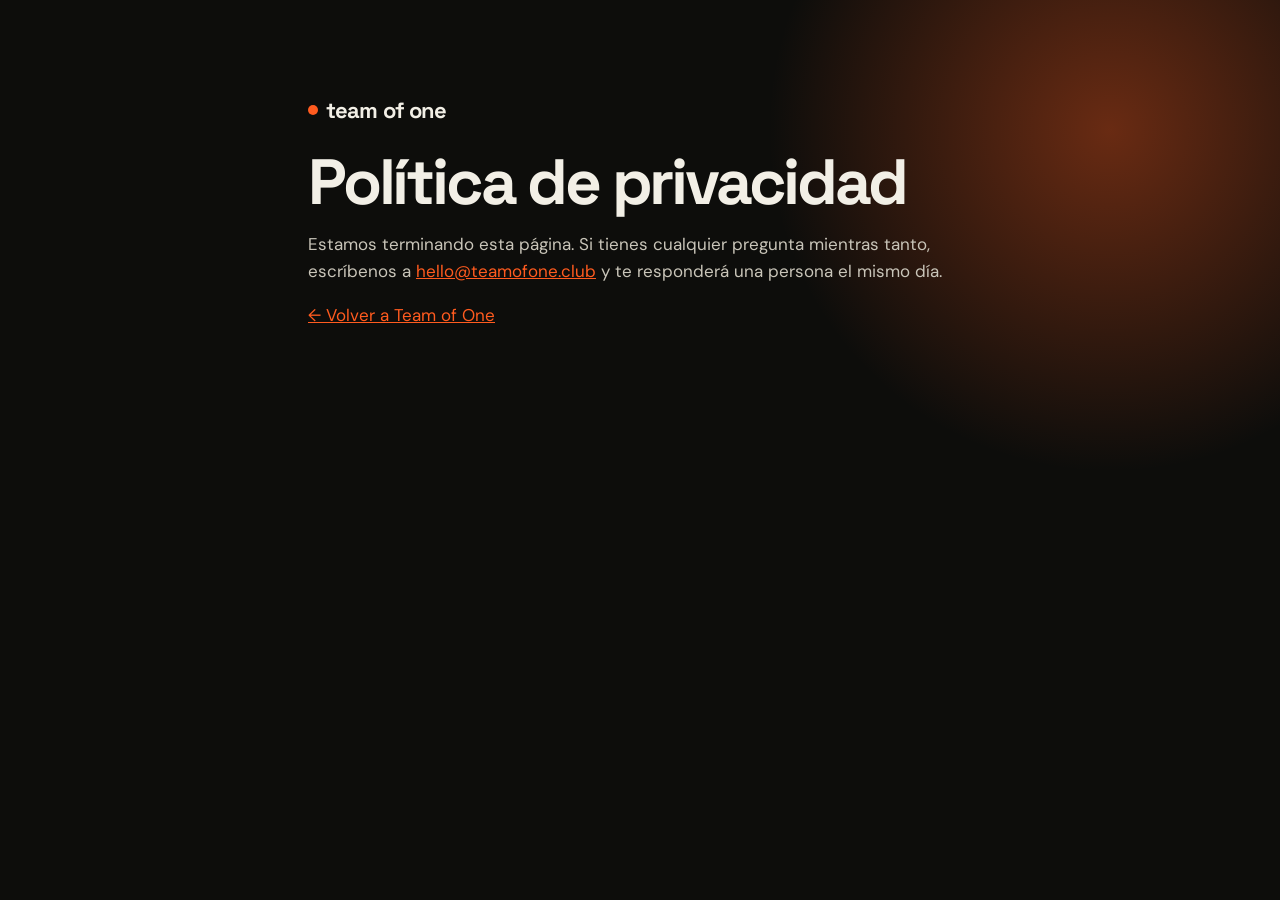
==== commit 96ac5e0c: "Spanish version: role-by-role team carousel, original pixel monsters, simpler copy Co-Authored-By: C" ====
--- a/privacy.html
+++ b/privacy.html
@@ -1,22 +1,22 @@
 <!doctype html>
-<html lang="en">
+<html lang="es">
 <head>
 <meta charset="utf-8">
 <meta name="viewport" content="width=device-width, initial-scale=1">
-<title>Privacy policy · Team of One</title>
+<title>Política de privacidad · Team of One</title>
 <meta name="robots" content="noindex">
 <link rel="icon" href="/favicon.svg" type="image/svg+xml">
 <link rel="stylesheet" href="https://fonts.googleapis.com/css2?family=DM+Sans:opsz,wght@9..40,400;9..40,500;9..40,700&family=Space+Grotesk:wght@400;500;600;700&display=swap">
-<link rel="stylesheet" href="/styles.css">
+<link rel="stylesheet" href="/styles.css?v=12">
 </head>
 <body>
 <div class="pg" style="min-height:100vh">
 <div class="glow" aria-hidden="true"></div>
 <main class="legal" style="position:relative;z-index:2">
 <a class="logo" href="/"><span class="dot"></span>team of one</a>
-<h1>Privacy policy</h1>
-<p>We're finalising this page. If you have any question in the meantime, write to <a href="mailto:hello@teamofone.club">hello@teamofone.club</a> and a human will answer the same day.</p>
-<p><a href="/">← Back to Team of One</a></p>
+<h1>Política de privacidad</h1>
+<p>Estamos terminando esta página. Si tienes cualquier pregunta mientras tanto, escríbenos a <a href="mailto:hello@teamofone.club">hello@teamofone.club</a> y te responderá una persona el mismo día.</p>
+<p><a href="/">← Volver a Team of One</a></p>
 </main>
 </div>
 </body>
--- a/styles.css
+++ b/styles.css
@@ -182,7 +182,7 @@
 }
 @media (max-width:640px){.sys{grid-template-columns:repeat(2,minmax(0,1fr))}.faq{grid-template-columns:repeat(1,minmax(0,1fr))}.nav .pill{display:none}.bl{flex-basis:56px;font-size:13px}}
 @media (max-width:420px){.stats{grid-template-columns:repeat(1,minmax(0,1fr))}.stat{border-right:0!important;border-bottom:1px solid rgba(242,239,230,.12)}.sys{grid-template-columns:repeat(1,minmax(0,1fr))}}
-@media (prefers-reduced-motion:reduce){*,*::before,*::after{animation:none!important;transition:none!important}.up,.stp,.done{opacity:1;transform:none}.strike::after{transform:rotate(-3deg)}.ck svg{opacity:1}.ck::after{transform:scale(1)}}
+
 
 .player{max-width:1040px;margin:48px auto 0;background:#161614;border:1px solid rgba(242,239,230,.12);border-radius:22px;overflow:hidden;box-shadow:0 40px 100px rgba(0,0,0,.6);text-align:left}
 .pbody{display:grid;grid-template-columns:260px minmax(0,1fr)}
@@ -538,13 +538,7 @@
 .mbox .x{position:absolute;right:14px;top:14px;width:40px;height:40px;border-radius:50%;border:1px solid rgba(242,239,230,.2);background:transparent;color:#f2efe6;font-size:20px;cursor:pointer}
 .mbox .cta{width:100%;margin-top:22px}
 
-@media (prefers-reduced-motion:reduce){
-  html{scroll-behavior:auto}
-  .js .rv,.js .por .pa{opacity:1!important;transform:none!important}
-  .h1 .w{opacity:1;transform:none;filter:none}
-  .por .pb s{background-size:100% 2px}
-  .mbar{transition:none}
-}
+
 
 /* rotating guarantee seal */
 .seal{position:relative;border-color:transparent}
@@ -555,3 +549,394 @@
 .legal h1{font-family:'Space Grotesk',sans-serif;font-size:clamp(40px,6vw,64px);letter-spacing:-.05em;line-height:.95;margin:28px 0 18px}
 .legal p{color:#c9c5b9;font-size:17px;line-height:1.6}
 .h1 .o .w{padding-bottom:.14em;margin-bottom:-.14em}
+
+/* =========================================================
+   v2: roadmap higher up (dark, 2 columns) + systems bento
+   ========================================================= */
+.road{display:grid;grid-template-columns:minmax(0,5fr) minmax(0,7fr);gap:clamp(32px,6vw,88px);align-items:start}
+.road-l{position:sticky;top:110px}
+.road .tl{margin-top:8px}
+.road-sub{font-size:clamp(17px,1.4vw,19px);line-height:1.5;color:#b8b4a8;margin:22px 0 0;max-width:440px}
+.tl.dk::before{background:rgba(242,239,230,.12)}
+.tl.dk .tli::before{background:#0d0d0b;border-color:rgba(242,239,230,.35)}
+.tl.dk .tli.lit::before{background:#ff5b1f;border-color:#ff5b1f}
+.tl.dk .tlc{background:#141412;border:1px solid rgba(242,239,230,.1);color:#f2efe6}
+.tl.dk .tlc:hover{box-shadow:0 18px 40px rgba(0,0,0,.35);border-color:rgba(255,91,31,.4)}
+.tl.dk .tlc p{color:#b8b4a8}
+.tl.dk .tli.hot .tlc{background:#ff5b1f;border-color:#ff5b1f;color:#0d0d0b;box-shadow:0 24px 60px rgba(255,91,31,.25)}
+.tl.dk .tli.hot .tlc p{color:#2b1a12}
+.tl.dk .tli.hot .tag.o{background:#0d0d0b;color:#ff5b1f}
+.tl.dk .tli.hot::before{background:#f2efe6;border-color:#f2efe6;box-shadow:0 0 0 6px rgba(255,91,31,.3)}
+@media (max-width:1000px){.road{grid-template-columns:minmax(0,1fr)}.road-l{position:static}}
+
+/* systems: category filter */
+.wfil{display:flex;justify-content:center;flex-wrap:wrap;gap:8px;margin:34px auto 0}
+.wfil button{min-height:44px;padding:0 18px;border-radius:999px;border:1.5px solid rgba(13,13,11,.16);background:transparent;color:#0d0d0b;font-family:'Space Grotesk',sans-serif;font-weight:500;font-size:15px;cursor:pointer;transition:background .2s,color .2s,border-color .2s}
+.wfil button:hover{border-color:#0d0d0b}
+.wfil button.on{background:#0d0d0b;color:#f2efe6;border-color:#0d0d0b}
+.wfil button:focus-visible{outline:3px solid #ff5b1f;outline-offset:2px}
+
+/* systems: bento (2 rows on desktop, all 6 visible at once) */
+.wf{grid-template-columns:repeat(4,minmax(0,1fr));grid-auto-rows:268px;margin-top:28px}
+.wf .wc{grid-column:auto;transition:transform .35s var(--ease),border-color .3s,opacity .35s,filter .35s,box-shadow .35s}
+.wf .wc.wide{grid-column:span 2}
+.wf .wc:hover{box-shadow:0 26px 60px rgba(13,13,11,.22)}
+.wf .th{aspect-ratio:auto;flex:1;min-height:0}
+.wf .wc.wide .tht{font-size:clamp(30px,3.2vw,46px)}
+.wf .wc:not(.wide) .wb p{display:none}
+.wf .wb{padding:14px 18px 18px}
+.wf .wc.dim{opacity:.28;filter:grayscale(1);transform:scale(.97)}
+.swipe{display:none}
+@media (max-width:1000px){.wf{grid-template-columns:repeat(2,minmax(0,1fr));grid-auto-rows:260px}}
+
+/* mobile: one horizontal swipe row instead of a long vertical list */
+@media (max-width:640px){
+  .wf{display:flex;overflow-x:auto;scroll-snap-type:x mandatory;gap:12px;margin:24px -20px 0;padding:4px 20px 14px;scrollbar-width:none;-webkit-overflow-scrolling:touch}
+  .wf::-webkit-scrollbar{display:none}
+  .wf .wc,.wf .wc.wide{flex:0 0 80%;height:320px;scroll-snap-align:center}
+  .wf .wc .wb p{display:block}
+  .js .wf .rv{opacity:1;transform:none}
+  .wf .wc.dim{display:none}
+  .swipe{display:block;text-align:center;margin:6px 0 0;font-family:'Space Grotesk',sans-serif;font-size:13px;letter-spacing:.06em;text-transform:uppercase;color:#77746b}
+}
+
+/* v3: single price with cents; one sticky CTA on mobile (bottom bar, header scrolls away) */
+.amt .cents{font-size:.4em;letter-spacing:-.03em;margin-left:.04em}
+.plans3{margin-top:44px}
+@media (max-width:760px){.hdr{position:relative}}
+
+/* =========================================================
+   v5: reviews — hero proof, inline pull-quotes, marquee wall
+   ========================================================= */
+/* hero proof line */
+.hproof{display:inline-flex;align-items:center;gap:14px;margin-top:26px;text-align:left;text-decoration:none;color:#9a968b;font-size:14px;line-height:1.35;padding:8px 18px 8px 8px;border-radius:999px;transition:background .25s}
+.hproof:hover{background:rgba(242,239,230,.05);color:#c9c5b9}
+.hproof b{color:#f2efe6;font-family:'Space Grotesk',sans-serif;font-size:15px}
+.avs{display:flex}
+.avs .av{flex:0 0 36px;width:36px;height:36px;font-size:12px;border:2px solid #0d0d0b;margin-left:-10px}
+.avs .av:first-child{margin-left:0}
+.avs .av:nth-child(2){background:linear-gradient(135deg,#f2efe6,#ffb38f)}
+.avs .av:nth-child(3){background:linear-gradient(135deg,#ff8a5c,#c9461a)}
+.avs .av:nth-child(4){background:linear-gradient(135deg,#ffb38f,#ff5b1f)}
+.avs .av:nth-child(5){background:linear-gradient(135deg,#e2dccb,#ff8a5c)}
+
+/* inline pull-quote at decision points */
+.pq{margin:34px 0 0;display:flex;gap:14px;align-items:flex-start;max-width:520px;padding:20px 22px;border-radius:20px;background:rgba(242,239,230,.04);border:1px solid rgba(242,239,230,.1);text-align:left}
+.pq.center{margin-left:auto;margin-right:auto;max-width:640px}
+.paper .pq,.pq.light{background:#fff;border-color:rgba(13,13,11,.08)}
+.pqm{font-family:'Space Grotesk',sans-serif;font-weight:700;font-size:54px;line-height:.8;color:#ff5b1f;flex:0 0 auto}
+.pq blockquote{margin:10px 0 0;font-size:16px;line-height:1.5;color:#d8d4c8}
+.paper .pq blockquote,.pq.light blockquote{color:#2b2a26}
+.pq figcaption{margin-top:10px;font-size:13px;color:#9a968b}
+.pq figcaption b{font-family:'Space Grotesk',sans-serif;color:#f2efe6;font-size:14px}
+.paper .pq figcaption b,.pq.light figcaption b{color:#0d0d0b}
+.paper .rmet,.pq.light .rmet{background:#fff1ea;color:#a33a10}
+
+/* reviews wall: two auto-scrolling rows, opposite directions */
+.revs{padding-bottom:clamp(64px,8vw,110px)}
+.mqw{margin-top:48px;display:flex;flex-direction:column;gap:14px;-webkit-mask-image:linear-gradient(90deg,transparent,#000 6%,#000 94%,transparent);mask-image:linear-gradient(90deg,transparent,#000 6%,#000 94%,transparent)}
+.mq{overflow:hidden}
+.mqt{display:flex;gap:14px;width:max-content;animation:mq 70s linear infinite}
+.mq.mq-rev .mqt{animation-direction:reverse;animation-duration:80s}
+.mq:hover .mqt,.mq:active .mqt{animation-play-state:paused}
+@keyframes mq{to{transform:translateX(calc(-50% - 7px))}}
+.rc{margin:0;flex:0 0 380px;display:flex;flex-direction:column;gap:14px;padding:22px;border-radius:20px;background:#141412;border:1px solid rgba(242,239,230,.12);transition:border-color .25s,transform .25s}
+.rc:hover{border-color:rgba(255,91,31,.5);transform:translateY(-3px)}
+.rc blockquote{margin:0;font-size:15.5px;line-height:1.5;color:#c9c5b9;flex:1}
+.rc .rp{margin-top:auto}
+@media (max-width:640px){
+  .hproof{margin-top:20px}
+  .mqw{margin-top:32px;gap:10px}
+  .rc{flex-basis:280px;padding:18px;gap:10px}
+  .rc blockquote{font-size:14px;display:-webkit-box;-webkit-line-clamp:5;-webkit-box-orient:vertical;overflow:hidden}
+  .mqt{animation-duration:55s;gap:10px}
+  .mq.mq-rev .mqt{animation-duration:62s}
+  @keyframes mq{to{transform:translateX(calc(-50% - 5px))}}
+  .pq{padding:18px}
+}
+@media (max-width:640px){
+  .outs{display:grid;grid-template-columns:repeat(2,minmax(0,1fr));gap:8px;margin-top:22px}
+  .outs span{font-size:13px;padding:9px 10px;border-radius:14px;line-height:1.3;text-align:left;display:flex;align-items:center;gap:2px}
+}
+.plans3.one{grid-template-columns:minmax(0,1fr);max-width:480px}
+
+/* =========================================================
+   v7: conversion layer
+   ========================================================= */
+.ok{color:#ff8a5c;font-weight:600}
+.paper .ok{color:#a33a10}
+[data-drop]{font-variant-numeric:tabular-nums}
+.next{list-style:none;margin:2px 0 0;padding:14px 0 0;border-top:1px dashed rgba(242,239,230,.14);display:flex;flex-direction:column;gap:9px}
+.next li{display:flex;align-items:center;gap:10px;font-size:14px;color:#9a968b}
+.next b{flex:0 0 22px;height:22px;border-radius:50%;background:rgba(255,91,31,.14);color:#ff8a5c;display:flex;align-items:center;justify-content:center;font-family:'Space Grotesk',sans-serif;font-size:12px}
+.final .hproof{margin-top:4px}
+@media (max-width:640px){.badge{white-space:nowrap;font-size:12px;gap:8px}.badge .nc{display:none}}
+
+/* =========================================================
+   v8: AI agent employees — new main structure
+   ========================================================= */
+.hero2{text-align:center;padding:clamp(28px,5vw,64px) 0 clamp(36px,5vw,64px);position:relative;z-index:2}
+.hero2 .h1{max-width:1120px;margin-left:auto;margin-right:auto;font-size:clamp(44px,6.6vw,100px)}
+.hero2 .lead{margin-left:auto;margin-right:auto;max-width:620px}
+.hcta{display:flex;justify-content:center;flex-wrap:wrap;align-items:center;gap:20px;margin-top:30px}
+.crew2{display:flex;justify-content:center;flex-wrap:wrap;gap:8px;margin-top:30px}
+.crew2 span{display:inline-flex;align-items:center;gap:8px;border:1px solid rgba(242,239,230,.16);background:rgba(242,239,230,.04);border-radius:999px;padding:9px 14px;font-family:'Space Grotesk',sans-serif;font-size:14px;color:#d8d4c8}
+.crew2 i{width:7px;height:7px;border-radius:50%;background:#3ddc84;box-shadow:0 0 0 0 rgba(61,220,132,.5);animation:gpulse 2.2s ease-out infinite}
+.crew2 span:nth-child(2) i{animation-delay:.3s}.crew2 span:nth-child(3) i{animation-delay:.6s}.crew2 span:nth-child(4) i{animation-delay:.9s}.crew2 span:nth-child(5) i{animation-delay:1.2s}.crew2 span:nth-child(6) i{animation-delay:1.5s}
+.crew2 .more{background:#ff5b1f;border-color:#ff5b1f;color:#0d0d0b;font-weight:600}
+@keyframes gpulse{0%{box-shadow:0 0 0 0 rgba(61,220,132,.5)}80%,100%{box-shadow:0 0 0 8px rgba(61,220,132,0)}}
+.sub{text-align:center;color:#9a968b;font-size:clamp(17px,1.5vw,20px);margin:18px auto 0;max-width:620px}
+.paper .sub{color:#55524a}
+
+/* agents grid */
+.agents{display:grid;grid-template-columns:repeat(3,minmax(0,1fr));gap:14px;margin-top:48px}
+.ag{background:#141412;border:1px solid rgba(242,239,230,.12);border-radius:22px;padding:24px;display:flex;flex-direction:column;gap:16px;transition:transform .35s var(--ease),border-color .3s,box-shadow .35s}
+.ag:hover{transform:translateY(-6px);border-color:rgba(255,91,31,.5);box-shadow:0 26px 60px rgba(0,0,0,.45)}
+.agh{display:flex;align-items:center;gap:14px}
+.agi{flex:0 0 52px;height:52px;border-radius:16px;background:rgba(255,91,31,.12);border:1px solid rgba(255,91,31,.35);display:flex;align-items:center;justify-content:center;transition:transform .35s var(--ease),background .3s}
+.ag:hover .agi{transform:rotate(-6deg) scale(1.06);background:rgba(255,91,31,.2)}
+.agh b{font-family:'Space Grotesk',sans-serif;font-size:22px;letter-spacing:-.035em}
+.ag ul{list-style:none;margin:0;padding:0;display:flex;flex-direction:column;gap:9px}
+.ag li{position:relative;padding-left:20px;font-size:15.5px;line-height:1.45;color:#c9c5b9}
+.ag li::before{content:"";position:absolute;left:2px;top:.55em;width:7px;height:7px;border-radius:50%;background:#ff5b1f}
+.agst{margin-top:auto;display:flex;align-items:center;gap:9px;padding:10px 12px;border-radius:12px;background:rgba(61,220,132,.07);border:1px solid rgba(61,220,132,.2);font-family:ui-monospace,Menlo,monospace;font-size:12.5px;color:#9fe8bd}
+.agst i{flex:0 0 7px;height:7px;border-radius:50%;background:#3ddc84;animation:gpulse 1.8s ease-out infinite}
+.agst span{transition:opacity .3s,transform .3s}
+.agst span.out{opacity:0;transform:translateY(-6px)}
+.agst span::after{content:"…"}
+.agmore{display:flex;align-items:center;gap:18px;max-width:860px;margin:16px auto 0;padding:18px 22px;border-radius:20px;border:1.5px dashed rgba(255,91,31,.5);color:#c9c5b9;font-size:16px;line-height:1.45}
+.agmore b{color:#f2efe6}
+.agmore .plus{flex:0 0 auto;font-family:'Space Grotesk',sans-serif;font-weight:700;font-size:40px;letter-spacing:-.06em;color:#ff5b1f;line-height:1}
+#agents .pq{margin-top:22px}
+@media (max-width:1000px){.agents{grid-template-columns:repeat(2,minmax(0,1fr))}}
+@media (max-width:640px){
+  .agents{display:flex;overflow-x:auto;scroll-snap-type:x mandatory;gap:12px;margin:32px -20px 0;padding:4px 20px 14px;scrollbar-width:none}
+  .agents::-webkit-scrollbar{display:none}
+  .ag{flex:0 0 82%;scroll-snap-align:center}
+  .js .agents .rv{opacity:1;transform:none}
+  .agmore{gap:14px;font-size:15px}
+}
+
+/* roadmap stepper */
+.road2{list-style:none;margin:56px 0 0;padding:0;display:grid;grid-template-columns:repeat(5,minmax(0,1fr));gap:14px;position:relative}
+.road2::before{content:"";position:absolute;left:10%;right:10%;top:96px;border-top:3px dotted rgba(255,91,31,.55);z-index:0}
+.st{position:relative;z-index:1;display:flex;flex-direction:column;align-items:center;text-align:center;gap:10px}
+.stn{font-family:'Space Grotesk',sans-serif;font-weight:700;font-size:22px;letter-spacing:-.03em;color:#ff5b1f;min-height:28px}
+.sti{width:96px;height:96px;border-radius:28px;background:#fff;border:1px solid rgba(13,13,11,.1);display:flex;align-items:center;justify-content:center;box-shadow:0 18px 40px rgba(13,13,11,.08);animation:bob 4s ease-in-out infinite;animation-delay:calc(var(--i) * -.6s)}
+.st.end .sti{background:#ff5b1f;border-color:#ff5b1f;box-shadow:0 20px 50px rgba(255,91,31,.35)}
+.st.end .stn{color:#0d0d0b}
+@keyframes bob{0%,100%{transform:translateY(0)}50%{transform:translateY(-8px)}}
+.std{font-family:'Space Grotesk',sans-serif;font-size:12px;font-weight:600;letter-spacing:.1em;text-transform:uppercase;color:#77746b;margin-top:6px}
+.st b{font-family:'Space Grotesk',sans-serif;font-size:19px;letter-spacing:-.03em;line-height:1.15}
+.st p{margin:0;font-size:15px;line-height:1.45;color:#55524a;max-width:220px}
+.roadcta{display:flex;flex-direction:column;align-items:center;gap:12px;margin-top:44px}
+#roadmap .pq{margin-top:30px}
+@media (max-width:1000px){
+  .road2{grid-template-columns:minmax(0,1fr);gap:0;max-width:560px;margin-left:auto;margin-right:auto}
+  .road2::before{left:39px;right:auto;top:20px;bottom:20px;border-top:0;border-left:3px dotted rgba(255,91,31,.55)}
+  .st{display:grid;grid-template-columns:80px minmax(0,1fr);grid-template-rows:auto auto auto;column-gap:18px;row-gap:2px;text-align:left;align-items:start;padding:12px 0}
+  .sti{grid-row:1/span 4;width:80px;height:80px;border-radius:24px}
+  .stn{font-size:16px;min-height:0}
+  .std{margin-top:0}
+  .st p{max-width:none}
+}
+
+/* classroom */
+.cls{display:grid;grid-template-columns:repeat(3,minmax(0,1fr));gap:14px;margin-top:48px}
+.co{background:#141412;border:1px solid rgba(242,239,230,.12);border-radius:22px;overflow:hidden;display:flex;flex-direction:column;transition:transform .35s var(--ease),border-color .3s}
+.co:hover{transform:translateY(-6px);border-color:rgba(255,91,31,.5)}
+.coth{background:#f2efe6;color:#0d0d0b;aspect-ratio:16/8;display:flex;align-items:center;justify-content:center;gap:10px;padding:18px;position:relative;overflow:hidden}
+.coth::after{content:"";position:absolute;inset:0;background:radial-gradient(circle at 85% 15%,rgba(255,91,31,.18),transparent 55%)}
+.con{font-family:'Space Grotesk',sans-serif;font-weight:700;font-size:clamp(56px,6vw,84px);letter-spacing:-.08em;color:#ff5b1f;line-height:.8}
+.cot{display:flex;flex-direction:column;font-family:'Space Grotesk',sans-serif;font-weight:700;font-size:clamp(22px,2.2vw,32px);letter-spacing:-.05em;line-height:.95}
+.cot em{font-style:normal;color:#ff5b1f}
+.cob{padding:18px 20px 22px;display:flex;flex-direction:column;gap:6px}
+.cok{font-family:'Space Grotesk',sans-serif;font-size:11px;font-weight:600;letter-spacing:.1em;text-transform:uppercase;color:#ff8a5c}
+.cob b{font-family:'Space Grotesk',sans-serif;font-size:19px;letter-spacing:-.03em}
+.cob p{margin:0;font-size:14.5px;line-height:1.45;color:#b8b4a8}
+.extras{display:flex;justify-content:center;flex-wrap:wrap;gap:10px;margin-top:22px}
+.extras span{display:inline-flex;align-items:center;gap:8px;border:1px solid rgba(242,239,230,.14);border-radius:999px;padding:10px 16px;font-size:14px;color:#d8d4c8}
+@media (max-width:1000px){.cls{grid-template-columns:repeat(2,minmax(0,1fr))}}
+@media (max-width:640px){
+  .cls{grid-template-columns:repeat(2,minmax(0,1fr));gap:10px;margin-top:32px}
+  .coth{aspect-ratio:auto;min-height:96px;padding:14px;gap:6px}
+  .con{font-size:44px}.cot{font-size:17px}
+  .cob{padding:12px 14px 16px}.cob b{font-size:15px}.cob p{display:none}
+}
+
+/* reviews on a light section */
+.paper.revs .h2 .m{color:#9a968b}
+
+/* price comparison */
+.vs{display:flex;align-items:center;justify-content:center;gap:18px;flex-wrap:wrap;max-width:760px;margin:34px auto 0;padding:20px 24px;border-radius:20px;border:1px solid rgba(242,239,230,.12);background:rgba(242,239,230,.03)}
+.vs>div{display:flex;flex-direction:column;gap:6px;text-align:center}
+.vs .crl{max-width:240px}
+.vs .cv s{text-decoration-color:#ff5b1f;text-decoration-thickness:3px;color:#9a968b}
+.vsarrow{font-family:'Space Grotesk',sans-serif;font-size:28px;color:#ff5b1f}
+#pricing .plans3{margin-top:28px}
+@media (max-width:640px){.vs{flex-direction:column;gap:8px}.vsarrow{transform:rotate(90deg)}}
+.cob p{color:#d8d4c8;font-size:15px}
+@media (max-width:640px){
+  .cob p{display:block;font-size:13px;line-height:1.4}
+  .crew2{gap:6px;margin-top:24px}
+  .crew2 span{padding:7px 11px;font-size:13px;gap:6px}
+}
+
+/* =========================================================
+   v9: compact "Sound familiar?" + agents on light
+   ========================================================= */
+.sec.tight{padding:clamp(64px,8vw,104px) 0}
+.swaps{display:grid;grid-template-columns:repeat(4,minmax(0,1fr));gap:12px;margin-top:40px}
+.sw{background:#141412;border:1px solid rgba(242,239,230,.12);border-radius:20px;padding:20px;display:flex;flex-direction:column;gap:10px;transition:transform .3s var(--ease),border-color .3s}
+.sw:hover{transform:translateY(-4px);border-color:rgba(255,91,31,.5)}
+.swi{width:44px;height:44px;border-radius:13px;background:rgba(255,91,31,.12);border:1px solid rgba(255,91,31,.3);display:flex;align-items:center;justify-content:center}
+.swo{font-family:'Space Grotesk',sans-serif;font-weight:600;font-size:clamp(17px,1.5vw,20px);letter-spacing:-.02em;line-height:1.2;color:#9a968b}
+.swo s{text-decoration:none;background:linear-gradient(#ff5b1f,#ff5b1f) no-repeat 0 55%/0% 2px;transition:background-size .7s var(--ease) .3s}
+.sw.in-view .swo s,html:not(.js) .swo s{background-size:100% 2px}
+.swn{display:inline-flex;align-items:center;gap:7px;align-self:flex-start;padding:6px 11px;border-radius:999px;background:#ff5b1f;color:#0d0d0b;font-family:'Space Grotesk',sans-serif;font-weight:600;font-size:13.5px;opacity:0;transform:translateY(6px) scale(.96);transition:opacity .45s var(--ease) .9s,transform .45s var(--ease) .9s}
+.sw.in-view .swn,html:not(.js) .swn{opacity:1;transform:none}
+@media (max-width:1000px){.swaps{grid-template-columns:repeat(2,minmax(0,1fr))}}
+@media (max-width:640px){
+  .swaps{gap:8px;margin-top:28px}
+  .sw{padding:14px;gap:8px;border-radius:16px}
+  .swi{width:36px;height:36px;border-radius:11px}
+  .swo{font-size:15px}
+  .swn{font-size:11.5px;padding:5px 9px;gap:5px}
+}
+/* agents section now sits on the light background */
+.paper .ag{box-shadow:0 1px 0 rgba(13,13,11,.04)}
+.paper .ag:hover{box-shadow:0 26px 60px rgba(13,13,11,.22)}
+.paper .agmore{color:#55524a}
+.paper .agmore b{color:#0d0d0b}
+.paper .swipe{color:#77746b}
+.ag{color:#f2efe6}
+.swo{color:#c9c5b9}
+.swo s{background-image:linear-gradient(rgba(255,91,31,.85),rgba(255,91,31,.85))}
+.hero2 .lead{max-width:720px}
+
+/* =========================================================
+   v11: Spanish version — pixel monsters + role carousel
+   ========================================================= */
+.mon{display:block;height:auto;filter:drop-shadow(1.5px 0 0 #fff) drop-shadow(-1.5px 0 0 #fff) drop-shadow(0 1.5px 0 #fff) drop-shadow(0 -1.5px 0 #fff) drop-shadow(0 5px 8px rgba(13,13,11,.18))}
+.mon.xl{width:132px}.mon.lg{width:112px}.mon.md{width:88px}.mon.sm{width:58px}.mon.xs{width:46px}
+@keyframes hop{0%,100%{transform:translateY(0)}50%{transform:translateY(-6px)}}
+
+/* hero crew */
+.crew3{display:flex;justify-content:center;flex-wrap:wrap;gap:6px 14px;margin-top:30px}
+.cw{display:flex;flex-direction:column;align-items:center;gap:4px}
+.cw-m{width:58px;animation:hop 3.2s ease-in-out infinite}
+.cw:nth-child(2) .cw-m{animation-delay:-.5s}.cw:nth-child(3) .cw-m{animation-delay:-1s}.cw:nth-child(4) .cw-m{animation-delay:-1.5s}.cw:nth-child(5) .cw-m{animation-delay:-2s}.cw:nth-child(6) .cw-m{animation-delay:-2.5s}
+.cw b{font-family:'Space Grotesk',sans-serif;font-size:12.5px;font-weight:500;color:#c9c5b9}
+.cw.more{justify-content:flex-start}
+.plus9{width:52px;height:52px;margin:3px 0 1px;border-radius:16px;background:#ff5b1f;color:#0d0d0b;display:flex;align-items:center;justify-content:center;font-family:'Space Grotesk',sans-serif;font-weight:700;font-size:20px;letter-spacing:-.04em;box-shadow:0 8px 20px rgba(255,91,31,.3)}
+.cw:hover .cw-m{animation-duration:.6s}
+
+/* pain tiles with monsters */
+.sw-m{width:54px;margin:-4px 0 0 -4px}
+
+/* carousel */
+.carw{margin-top:40px;position:relative}
+.car{position:relative;display:flex;gap:18px;overflow-x:auto;scroll-snap-type:x mandatory;scroll-behavior:smooth;padding:10px max(20px,calc(50vw - 270px)) 26px;scrollbar-width:none;outline:none;-webkit-overflow-scrolling:touch}
+.car::-webkit-scrollbar{display:none}
+.car:focus-visible{outline:3px solid #ff5b1f;outline-offset:-3px}
+.sl{flex:0 0 min(540px,88vw);scroll-snap-align:center;background:#faf8f3;border:1px solid rgba(13,13,11,.08);border-radius:28px;padding:clamp(22px,3vw,34px);display:flex;flex-direction:column;gap:20px;min-height:640px;box-shadow:0 30px 60px rgba(13,13,11,.08);color:#0d0d0b;transition:transform .4s var(--ease),opacity .4s}
+.slt{display:flex;justify-content:space-between;align-items:center;gap:12px}
+.slb{font-family:'Instrument Serif',serif;font-size:22px;letter-spacing:-.01em;color:#2b2a26}
+.sltag{font-family:'Instrument Serif',serif;font-size:17px;background:var(--hl);padding:4px 12px;border-radius:6px;color:#2b2a26}
+.sl h3{margin:6px 0 0;font-family:'Space Grotesk',sans-serif;font-weight:600;font-size:clamp(30px,3.4vw,42px);letter-spacing:-.04em;line-height:1.08}
+.hl{font-family:'Instrument Serif',serif;font-weight:400;letter-spacing:-.01em;font-size:1.12em;background:var(--hl);padding:0 .14em;border-radius:6px;-webkit-box-decoration-break:clone;box-decoration-break:clone;line-height:1.25}
+.slv{flex:1;display:flex;flex-direction:column;justify-content:center;align-items:center;gap:16px}
+.slf{margin:0;text-align:center;color:#55524a;font-size:16px;line-height:1.5;max-width:420px;align-self:center}
+.row1{display:flex;align-items:center;gap:18px;width:100%;justify-content:center}
+.row1.c{gap:12px;flex-wrap:wrap}
+.big1{margin:0;font-size:17px;line-height:1.5;color:#55524a;max-width:250px}
+.big1 b{display:block;font-family:'Space Grotesk',sans-serif;font-weight:700;font-size:52px;letter-spacing:-.06em;line-height:1;color:#0d0d0b}
+.chipsr{display:flex;flex-wrap:wrap;justify-content:center;gap:8px}
+.brand,.okp,.hlp{display:inline-flex;align-items:center;gap:8px;background:#fff;border:1px solid rgba(13,13,11,.08);border-radius:999px;padding:8px 14px;font-size:14.5px;box-shadow:0 6px 16px rgba(13,13,11,.06);color:#0d0d0b}
+.brand i{width:16px;height:16px;border-radius:5px;display:inline-block}
+.okc{flex:0 0 20px;width:20px;height:20px;border-radius:50%;background:#dff3dc;color:#2f8a3b;display:inline-flex;align-items:center;justify-content:center}
+.hlp{background:var(--hl);border-color:transparent;font-weight:500}
+.card2{background:#fff;border:1px solid rgba(13,13,11,.08);border-radius:20px;padding:14px 18px;display:flex;flex-direction:column;box-shadow:0 14px 30px rgba(13,13,11,.07);flex:1;max-width:330px}
+.c2h{font-size:13px;color:#77746b;padding-bottom:8px;border-bottom:1px solid rgba(13,13,11,.08)}
+.c2r{display:flex;align-items:flex-start;gap:10px;font-size:14.5px;line-height:1.4;padding:9px 0;border-bottom:1px solid rgba(13,13,11,.06)}
+.c2r:last-child{border-bottom:0}
+.c2r.sp{justify-content:space-between;align-items:center}
+.fit,.nofit{font-style:normal;font-size:12px;font-weight:600;border-radius:999px;padding:3px 9px;white-space:nowrap}
+.fit{background:#dff3dc;color:#2f8a3b}.nofit{background:#f3e1dc;color:#a33a10}
+.phone{width:150px;height:250px;border-radius:24px;background:radial-gradient(circle at 70% 25%,rgba(255,91,31,.55),transparent 60%),linear-gradient(160deg,#2a2824,#0d0d0b);border:5px solid #1d1b17;position:relative;overflow:hidden;flex:0 0 auto;box-shadow:0 20px 40px rgba(13,13,11,.2)}
+.ph-cap{position:absolute;left:10px;right:10px;top:44%;text-align:center;color:#fff;font-family:'Space Grotesk',sans-serif;font-weight:700;font-size:13px;text-shadow:0 2px 6px rgba(0,0,0,.6)}
+.ph-bar{position:absolute;left:10px;right:10px;top:62%;background:#0d0d0b;color:#fff;font-family:'Space Grotesk',sans-serif;font-weight:700;font-size:10px;text-align:center;padding:5px 4px;border-radius:4px}
+.col1{display:flex;flex-direction:column;align-items:flex-start;gap:8px}
+.ads2{display:flex;flex-direction:column;gap:10px;flex:1;max-width:300px}
+.adc{background:#fff;border:1px solid rgba(13,13,11,.08);border-radius:16px;padding:12px;display:flex;flex-direction:column;gap:6px;box-shadow:0 10px 24px rgba(13,13,11,.06)}
+.adt{display:flex;align-items:center;gap:7px;font-size:12px;color:#77746b}
+.adt i{width:12px;height:12px;border-radius:50%;display:inline-block}
+.adimg{background:linear-gradient(135deg,#ff5b1f,#ffb38f);color:#0d0d0b;font-family:'Space Grotesk',sans-serif;font-weight:700;font-size:15px;border-radius:10px;padding:16px 12px;letter-spacing:-.02em}
+.adcta{align-self:flex-start;font-size:12px;font-weight:600;background:#eef1f5;border-radius:6px;padding:4px 9px}
+.adg{font-size:14px;color:#1a0dab}
+.adtx{font-size:12.5px;color:#55524a}
+.chat{width:100%;max-width:400px;display:flex;flex-direction:column;gap:6px}
+.chl{display:flex;align-items:center;gap:6px;font-size:13px;color:#77746b}
+.chl.r{justify-content:flex-end;margin-top:6px}
+.bub{max-width:85%;padding:11px 15px;border-radius:18px;font-size:15px;line-height:1.4}
+.bub.in{align-self:flex-start;background:#fff;border:1px solid rgba(13,13,11,.1)}
+.bub.out{align-self:flex-end;background:var(--hl)}
+.sl.cover{justify-content:center;text-align:center}
+.mega2{font-family:'Space Grotesk',sans-serif!important;font-weight:700!important;text-transform:uppercase;font-size:clamp(34px,4.2vw,52px)!important;letter-spacing:-.05em!important;line-height:.98!important;margin-top:auto!important}
+.mega2 .hl{text-transform:none;display:inline-block;margin-top:14px;font-size:.9em}
+.monrow{display:flex;justify-content:center;align-items:center;gap:6px;flex-wrap:wrap;margin:18px 0 6px}
+.mtab{border:0;background:none;padding:2px;cursor:pointer;border-radius:12px;transition:transform .25s var(--ease)}
+.mtab:hover,.mtab:focus-visible{transform:translateY(-6px) rotate(-4deg);outline:none}
+.mtab .mon{width:50px}
+.mcore{width:58px;height:58px;border-radius:16px;background:#0d0d0b;display:flex;align-items:center;justify-content:center;margin:0 4px;box-shadow:0 10px 24px rgba(13,13,11,.2)}
+.mcore .dot{width:16px;height:16px}
+.next1{border:0;background:none;cursor:pointer;font-family:'Instrument Serif',serif;font-size:20px;color:#55524a;margin-top:auto}
+.next1:hover{color:#0d0d0b}
+.grid8{display:grid;grid-template-columns:repeat(4,minmax(0,1fr));gap:8px;width:100%}
+.gc{background:#fff;border:1px solid rgba(13,13,11,.08);border-radius:14px;padding:8px 6px 10px;display:flex;flex-direction:column;align-items:center;gap:4px;text-align:center;box-shadow:0 6px 14px rgba(13,13,11,.05)}
+.gl{font-family:'Space Grotesk',sans-serif;font-weight:600;font-size:12.5px;background:#d4e6f7;border-radius:6px;padding:2px 8px;width:100%}
+.gt{font-size:11.5px;line-height:1.25;color:#2b2a26;min-height:2.5em}
+.gp{font-family:ui-monospace,Menlo,monospace;font-size:9.5px;color:#a33a10;letter-spacing:.04em}
+.carc{display:flex;justify-content:center;align-items:center;gap:16px;margin-top:4px}
+.cbtn{width:48px;height:48px;border-radius:50%;border:1.5px solid rgba(13,13,11,.18);background:#fff;color:#0d0d0b;font-size:20px;cursor:pointer;transition:background .2s,color .2s,border-color .2s}
+.cbtn:hover{background:#0d0d0b;color:#f2efe6;border-color:#0d0d0b}
+.dots{display:flex;gap:6px}
+.dots button{width:8px;height:8px;border-radius:999px;border:0;padding:0;background:rgba(13,13,11,.2);cursor:pointer;transition:width .3s var(--ease),background .3s}
+.dots button.on{width:26px;background:#ff5b1f}
+#equipo .pq{margin-top:34px}
+.finmon{display:flex;justify-content:center;gap:10px}
+.fm{width:64px;animation:hop 3s ease-in-out infinite}
+.fm:nth-child(2){animation-delay:-.6s}.fm:nth-child(3){animation-delay:-1.2s}.fm:nth-child(4){animation-delay:-1.8s}.fm:nth-child(5){animation-delay:-2.4s}
+.mon{transition:transform .3s var(--ease)}
+@media (max-width:640px){
+  .crew3{gap:4px 8px;margin-top:24px}
+  .cw-m{width:44px}.plus9{width:40px;height:40px;font-size:16px;border-radius:12px}
+  .cw b{font-size:11px}
+  .sw-m{width:42px}
+  .sl{min-height:560px;gap:14px;border-radius:24px}
+  .slb{font-size:18px}.sltag{font-size:14px}
+  .row1{gap:10px}
+  .mon.xl{width:96px}.mon.lg{width:80px}.mon.md{width:66px}.mon.xs{width:34px}
+  .big1{font-size:15px}.big1 b{font-size:40px}
+  .card2{padding:12px 14px}.c2r{font-size:13.5px}
+  .phone{width:120px;height:210px}
+  .brand,.okp,.hlp{font-size:13px;padding:7px 12px}
+  .bub{font-size:14px}
+  .mtab .mon{width:38px}.mcore{width:44px;height:44px;border-radius:12px}
+  .grid8{gap:5px}.gc{padding:6px 3px 8px;border-radius:10px}.gl{font-size:11px;padding:2px 4px}.gt{font-size:10px}.gp{font-size:8px}
+  .fm{width:46px}
+}
+.monrow{flex-wrap:nowrap;gap:2px}
+.mtab .mon{width:42px}
+.mcore{width:50px;height:50px;flex:0 0 auto}
+@media (max-width:640px){
+  .monrow{gap:0}
+  .mtab{padding:1px}.mtab .mon{width:30px}
+  .mcore{width:36px;height:36px;border-radius:10px;margin:0 2px}.mcore .dot{width:11px;height:11px}
+  .crew3{flex-wrap:nowrap;gap:0 2px}
+  .cw{width:47px}
+  .cw-m{width:38px}
+  .cw b{font-size:10px;white-space:nowrap}
+  .plus9{width:34px;height:34px;font-size:14px;border-radius:10px;margin:2px 0 1px}
+  .swn{white-space:nowrap}
+}
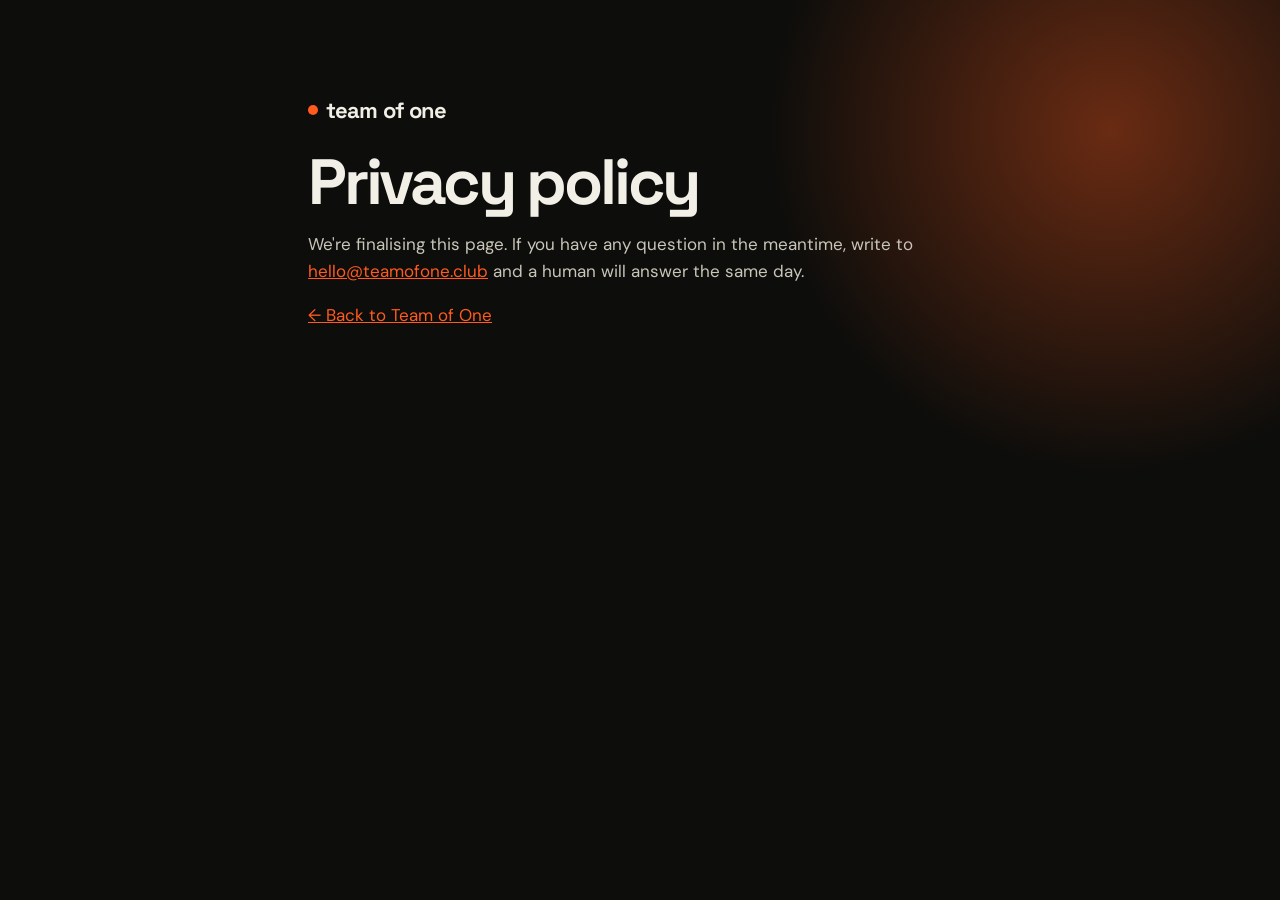
==== commit 920a19b3: "English version of the role carousel + monsters; original review quotes; outlined props; swipe nudge" ====
--- a/privacy.html
+++ b/privacy.html
@@ -1,22 +1,22 @@
 <!doctype html>
-<html lang="es">
+<html lang="en">
 <head>
 <meta charset="utf-8">
 <meta name="viewport" content="width=device-width, initial-scale=1">
-<title>Política de privacidad · Team of One</title>
+<title>Privacy policy · Team of One</title>
 <meta name="robots" content="noindex">
 <link rel="icon" href="/favicon.svg" type="image/svg+xml">
 <link rel="stylesheet" href="https://fonts.googleapis.com/css2?family=DM+Sans:opsz,wght@9..40,400;9..40,500;9..40,700&family=Space+Grotesk:wght@400;500;600;700&display=swap">
-<link rel="stylesheet" href="/styles.css?v=12">
+<link rel="stylesheet" href="/styles.css?v=13">
 </head>
 <body>
 <div class="pg" style="min-height:100vh">
 <div class="glow" aria-hidden="true"></div>
 <main class="legal" style="position:relative;z-index:2">
 <a class="logo" href="/"><span class="dot"></span>team of one</a>
-<h1>Política de privacidad</h1>
-<p>Estamos terminando esta página. Si tienes cualquier pregunta mientras tanto, escríbenos a <a href="mailto:hello@teamofone.club">hello@teamofone.club</a> y te responderá una persona el mismo día.</p>
-<p><a href="/">← Volver a Team of One</a></p>
+<h1>Privacy policy</h1>
+<p>We're finalising this page. If you have any question in the meantime, write to <a href="mailto:hello@teamofone.club">hello@teamofone.club</a> and a human will answer the same day.</p>
+<p><a href="/">← Back to Team of One</a></p>
 </main>
 </div>
 </body>
